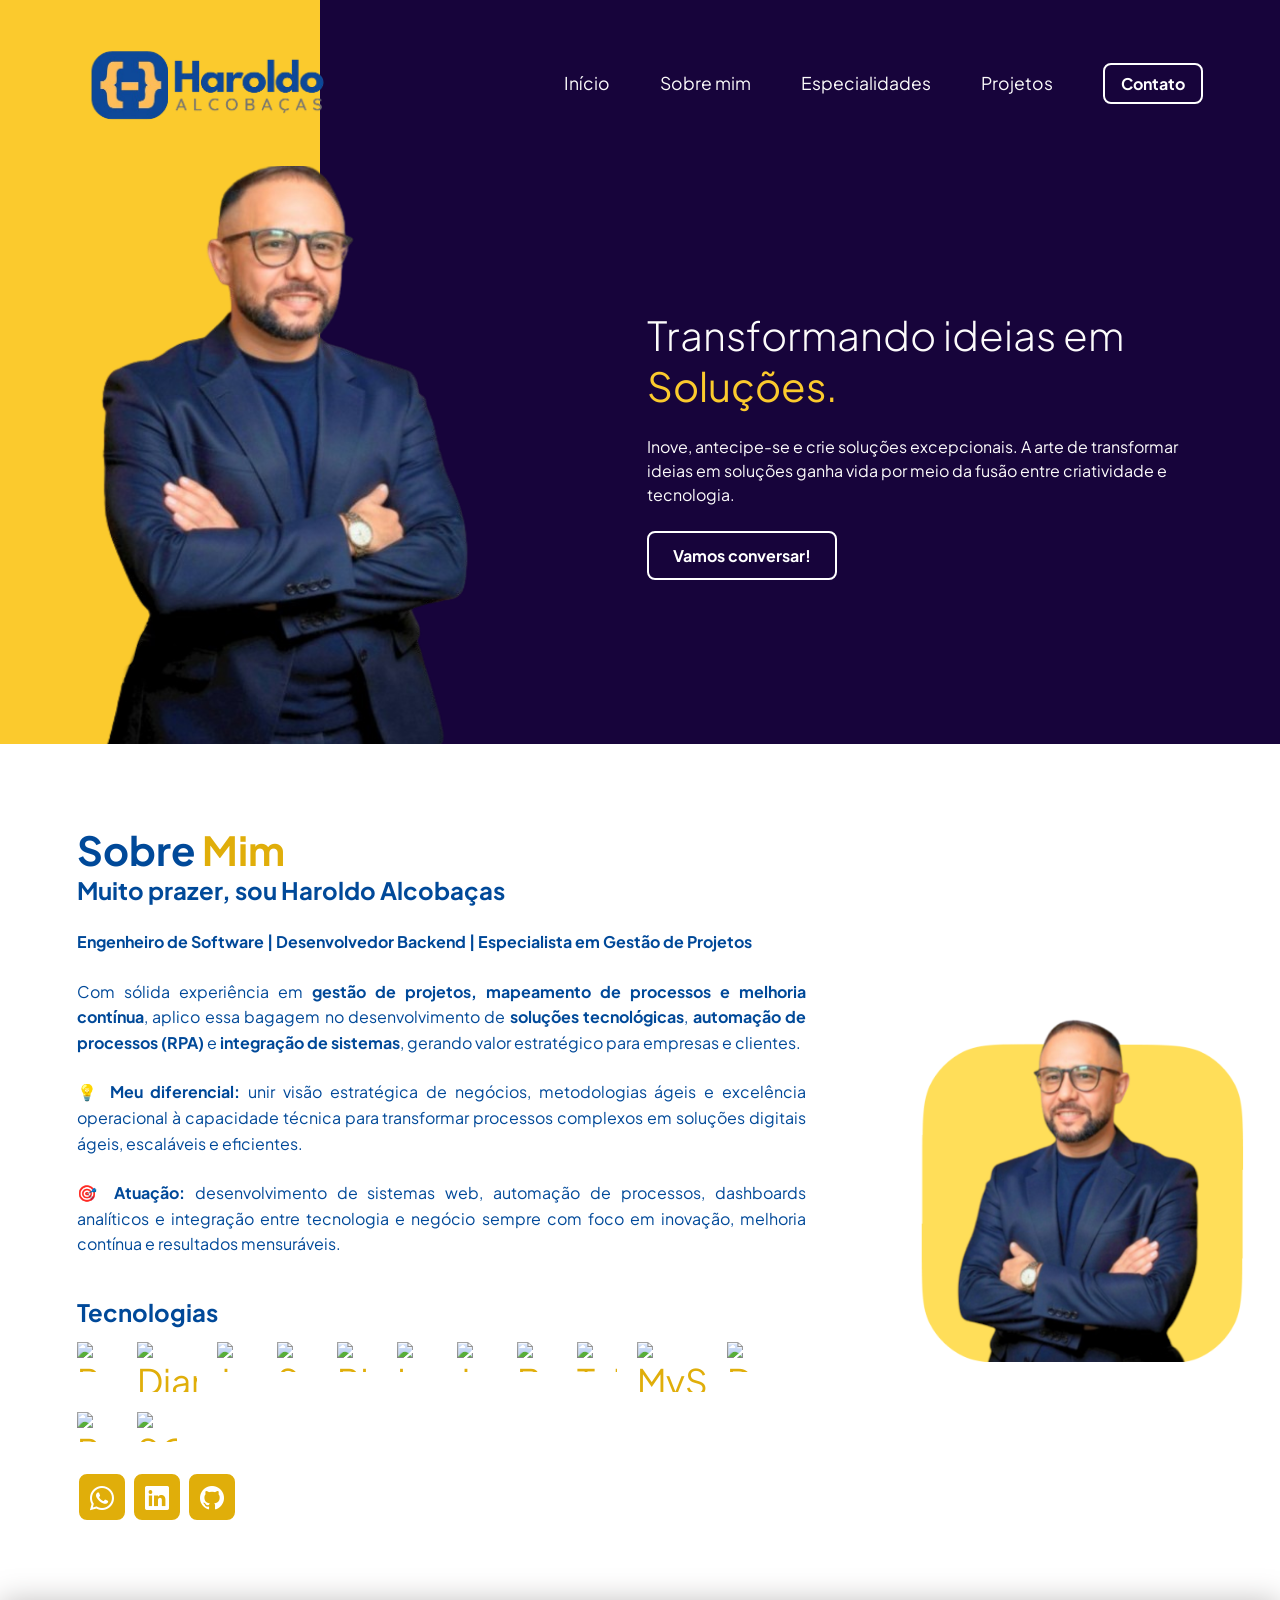
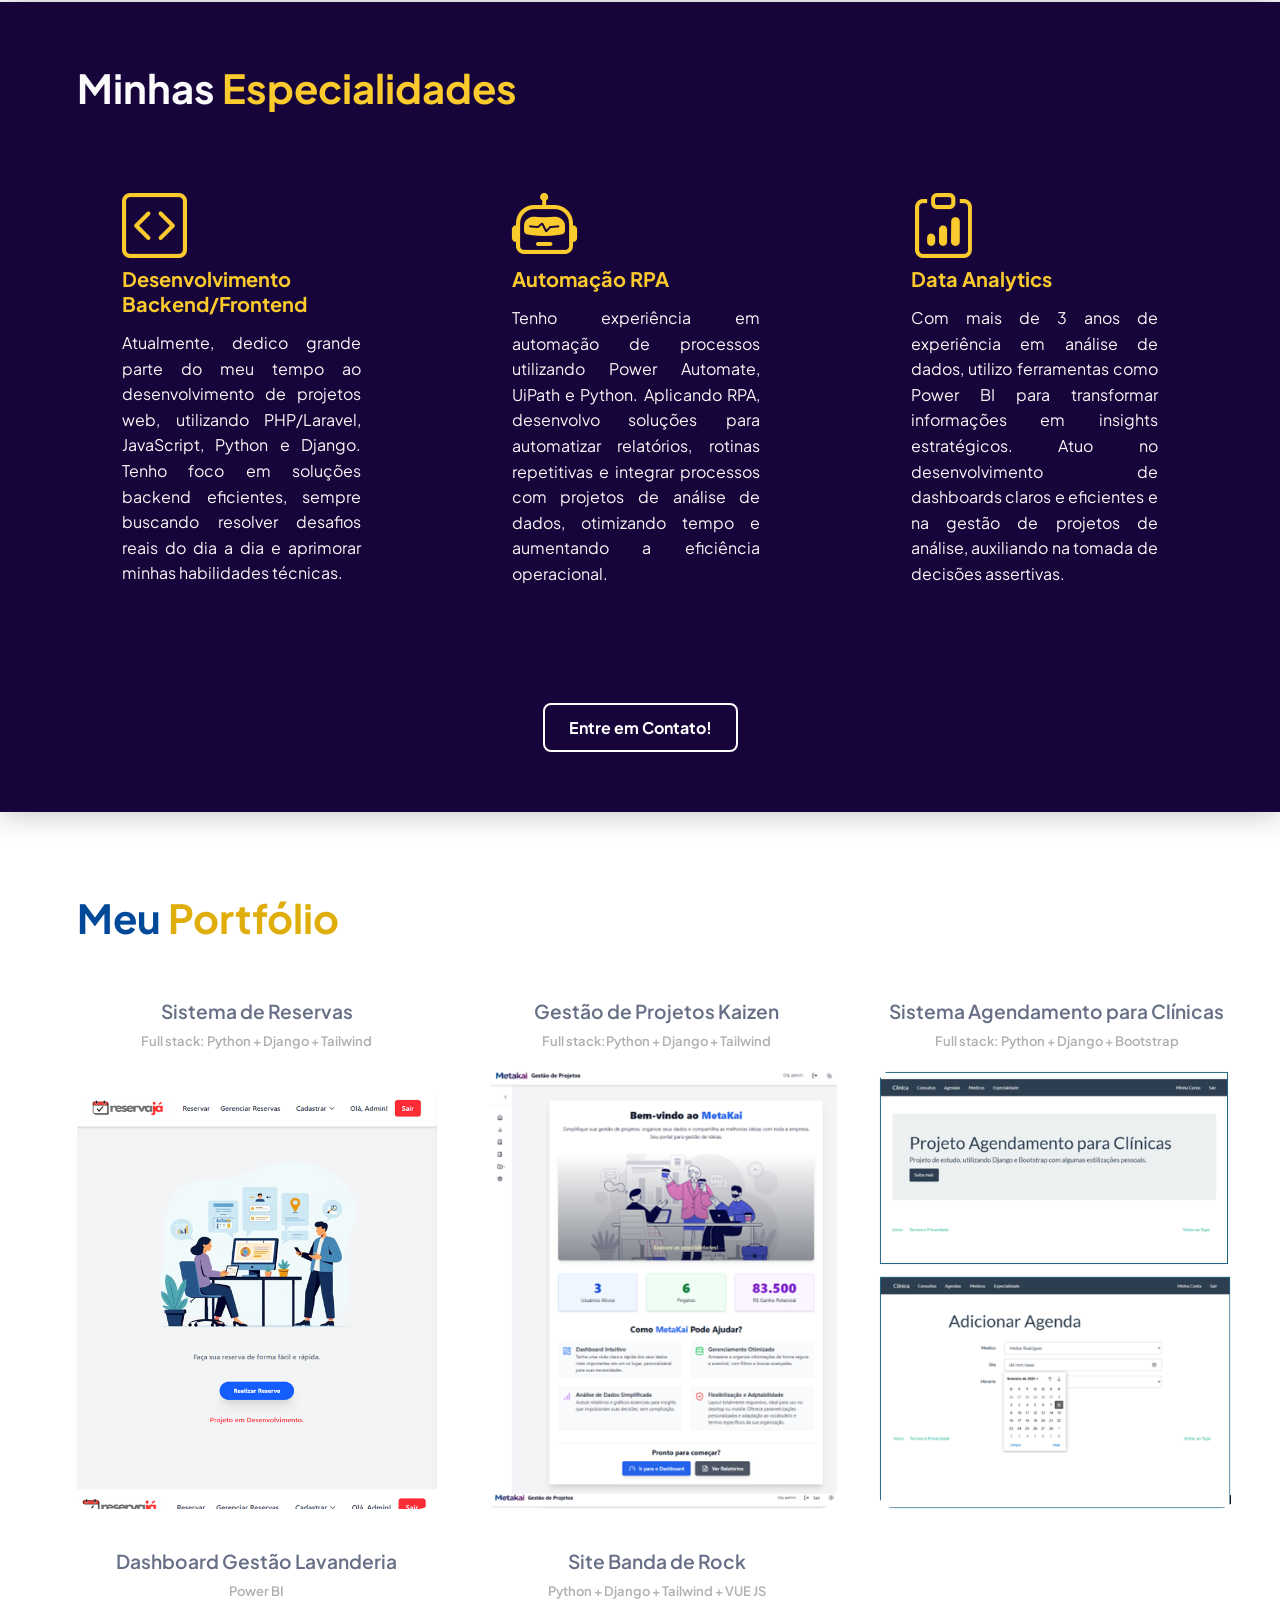
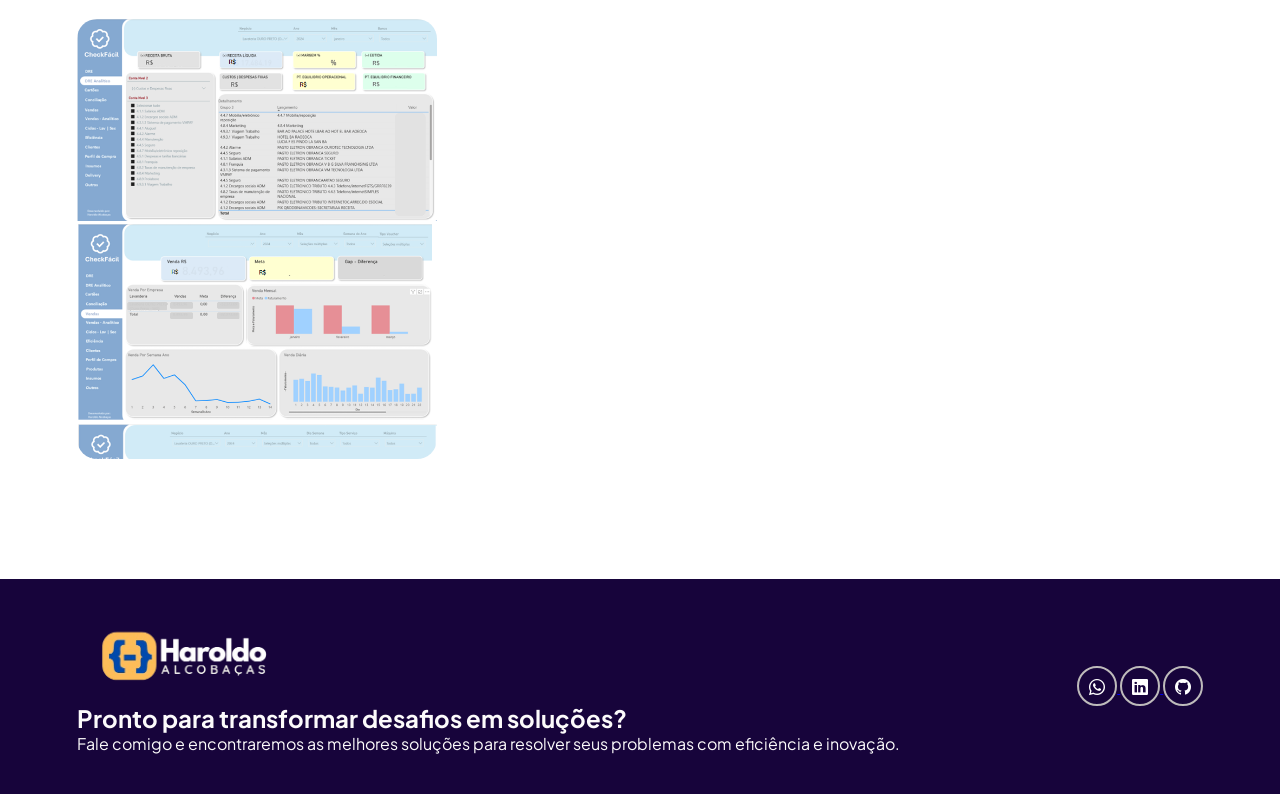
==== index.html @ 4cc8f591 "feat: Separacao do script gallery.js" ====
<!DOCTYPE html>
<html lang="pt-br">
<head>
    <meta charset="UTF-8">
    <meta name="viewport" content="width=device-width, initial-scale=1.0">
    <link rel="stylesheet" href="style.css">
    <link rel="stylesheet" href="responsivo.css">
    
    <link rel="stylesheet" href="https://cdn.jsdelivr.net/npm/bootstrap-icons@1.11.3/font/bootstrap-icons.css">
    <link rel="preconnect" href="https://fonts.googleapis.com">
    <link rel="preconnect" href="https://fonts.gstatic.com" crossorigin>
    <link href="https://fonts.googleapis.com/css2?family=Open+Sans:ital,wght@0,300..800;1,300..800&family=Plus+Jakarta+Sans:ital,wght@0,200..800;1,200..800&display=swap" rel="stylesheet">
    <!-- Swiper CSS -->
    <link rel="stylesheet" href="https://cdn.jsdelivr.net/npm/swiper@11/swiper-bundle.min.css"/>


    <title>Meu Portifólio</title>
</head>
<body>
    <header>
        <div class="interface">

            <section class="logo-cabecalho">
                <img src="images/logo.png" alt="Logo do site">            
            </section>

            <nav class="menu-desktop">
                <ul>
                    <li><a href="#inicio">Início</a></li>
                    <li><a href="#sobre-mim">Sobre mim</a></li>
                    <li><a href="#especialidades">Especialidades</a></li>
                    <li><a href="#portifolio">Projetos</a></li>
                    <li><a href="https://web.whatsapp.com/send?phone=5598987417135" target="_blank"><button>Contato</button></a></li>
                </ul>
            </nav>
            
            <!-- Botão abrir menu mobile -->
            <div class="btn-menu-mobile" id="btn-menu-mobile">
            <i class="bi bi-list"></i>
            </div>

            <nav class="menu-mobile" id="menu-mobile">
                <i class="bi bi-x-circle" id="btn-fechar-menu"></i>
                <ul>
                    <li><a href="#inicio">Início</a></li>
                    <li><a href="#sobre-mim">Sobre mim</a></li>
                    <li><a href="#especialidades">Especialidades</a></li>
                    <li><a href="#portifolio">Projetos</a></li>
                    <li><a href="https://web.whatsapp.com/send?phone=5598987417135" target="_blank">Contato</a></li>
                </ul>
            </nav>

        </div>
    </header>

    <main>
        <section class="hero" id="inicio">
            <div class="interface">

                <div class="img-hero">
                    <img src="images/perfil.png" alt="Foto Haroldo Alcobaças">    
                </div>

                <div class="texto-hero">
                        <h1>Transformando ideias em <span>Soluções.</span></h1>
                        <p>Inove, antecipe-se e crie soluções excepcionais.
                            A arte de transformar ideias em soluções ganha vida por meio da fusão 
                            entre criatividade e tecnologia.
                        </p>
                        <a href="https://web.whatsapp.com/send?phone=5598987417135" target="_blank"><button>Vamos conversar!</button></a>
                </div>

            </div>
        </section>

        <section class="sobre-mim" id="sobre-mim">
            <div class="interface">

                <div class="txt-sobre">
                    <h1 class="titulo2-section">Sobre <span>Mim</span></h1>

                    <h2>Muito prazer, <span>sou Haroldo Alcobaças</span></h2>

                    <p><strong>Engenheiro de Software | Desenvolvedor Backend | Especialista em Gestão de Projetos</strong></p>

                    <p>Com sólida experiência em <strong>gestão de projetos, mapeamento de processos e melhoria contínua</strong>, aplico essa bagagem no desenvolvimento de <strong>soluções tecnológicas</strong>, <strong>automação de processos (RPA)</strong> e <strong>integração de sistemas</strong>, gerando valor estratégico para empresas e clientes.</p>

                    <p>💡 <strong>Meu diferencial:</strong> unir visão estratégica de negócios, metodologias ágeis e excelência operacional à capacidade técnica para transformar processos complexos em soluções digitais ágeis, escaláveis e eficientes.</p>

                    <p>🎯 <strong>Atuação:</strong> desenvolvimento de sistemas web, automação de processos, dashboards analíticos e integração entre tecnologia e negócio sempre com foco em inovação, melhoria contínua e resultados mensuráveis.</p>


                    <div class="tecnologias">
                        <h3><span> Tecnologias</span></h3>
                        <div class="icones-tech">
                            <img align="center" alt="Python" height="30" width="40" src="https://cdn.jsdelivr.net/gh/devicons/devicon/icons/python/python-original.svg">
                            <img align="center" alt="Django" height="50" width="60" src="https://cdn.jsdelivr.net/gh/devicons/devicon/icons/django/django-plain-wordmark.svg">

                            <img align="center" alt="Java" height="30" width="40" src="https://raw.githubusercontent.com/devicons/devicon/master/icons/java/java-original.svg">
                            <img align="center" alt="Spring" height="30" width="40" src="https://raw.githubusercontent.com/devicons/devicon/master/icons/spring/spring-original.svg">
                            <img align="center" alt="PHP" height="30" width="40" src="https://raw.githubusercontent.com/devicons/devicon/master/icons/php/php-original.svg">
                            <img align="center" alt="Laravel" height="30" width="40" src="https://raw.githubusercontent.com/devicons/devicon/master/icons/laravel/laravel-original.svg">
                            
                            <img align="center" alt="JavaScript" height="30" width="40" src="https://raw.githubusercontent.com/devicons/devicon/master/icons/javascript/javascript-plain.svg">
                            <img align="center" alt="Bootstrap" height="30" width="40" src="https://raw.githubusercontent.com/devicons/devicon/master/icons/bootstrap/bootstrap-plain.svg">
                            <img align="center" alt="Tailwind CSS" height="30" width="40" src="https://raw.githubusercontent.com/devicons/devicon/master/icons/tailwindcss/tailwindcss-original.svg">

                            
                            <img align="center" alt="MySQL" height="50" width="70" src="https://cdn.jsdelivr.net/gh/devicons/devicon/icons/mysql/mysql-original-wordmark.svg">
                            
                            <img align="center" alt="Docker" height="30" width="40" src="https://raw.githubusercontent.com/devicons/devicon/master/icons/docker/docker-original.svg">
                            <img align="center" alt="PostgreSQL" height="30" width="40" src="https://raw.githubusercontent.com/devicons/devicon/master/icons/postgresql/postgresql-original.svg">
                            <img align="center" alt="SQL" height="30" width="40" src="https://raw.githubusercontent.com/devicons/devicon/master/icons/mysql/mysql-original.svg">
                        </div>
                    </div>

                    <div class="btn-redes">
                        <a href="https://web.whatsapp.com/send?phone=5598987417135" target="_blank">
                            <button><i class="bi bi-whatsapp"></i></button>
                        </a>
                        <a href="https://www.linkedin.com/in/haroldoalcobacas/" target="_blank">
                            <button><i class="bi bi-linkedin"></i></button>
                        </a>
                        <a href="https://github.com/haroldoalcobacas" target="_blank">
                            <button><i class="bi bi-github"></i></button>
                        </a>
                    </div>
                </div>

                <div class="img-sobre">
                    <img src="images/sobre-mim.png" alt="Foto Haroldo Alcobaças">
                </div>

            </div>
        </section>

        <section class="especialidades" id="especialidades">
            <div class="interface">
                <h1 class="titulo-section">Minhas <span>Especialidades</span></h1>               

                <div class="flex">

                    <div class="especialidades-box">
                        <div class="icon-especialidades" alt="icone">
                            <i class="bi bi-code-square"></i>
                            <h3>Desenvolvimento Backend/Frontend</h3>
                        </div>
                        <p>
                        Atualmente, dedico grande parte do meu tempo ao desenvolvimento de projetos web, utilizando PHP/Laravel, JavaScript, Python e Django. Tenho foco em soluções backend eficientes, sempre buscando resolver desafios reais do dia a dia e aprimorar minhas habilidades técnicas.
                        </p>

                    </div><!--especialidades-box-->

                    <div class="especialidades-box">
                        <div class="icon-especialidades" alt="icone">
                            <i class="bi bi-robot"></i>
                            <h3>Automação RPA</h3>
                        </div>                        

                        <p>
                        Tenho experiência em automação de processos utilizando Power Automate, UiPath e Python. Aplicando RPA, desenvolvo soluções para automatizar relatórios, rotinas repetitivas e integrar processos com projetos de análise de dados, otimizando tempo e aumentando a eficiência operacional.
                        </p>

                    </div><!--especialidades-box-->

                    <div class="especialidades-box">
                        <div class="icon-especialidades" alt="icone">
                            <i class="bi bi-clipboard-data"></i>
                            <h3>Data Analytics</h3>
                        </div>                       

                        <p>
                        Com mais de 3 anos de experiência em análise de dados, utilizo ferramentas como Power BI para transformar informações em insights estratégicos. Atuo no desenvolvimento de dashboards claros e eficientes e na gestão de projetos de análise, auxiliando na tomada de decisões assertivas.
                        </p>
                    </div><!--especialidades-box-->
                    


                </div><!--flex-->

                <div class="btn-contato">
                    <a href="https://web.whatsapp.com/send?phone=5598987417135" target="_blank"><button>Entre em Contato!</button></a>
                </div>
                

            </div>
            
        </section>
            
        <!-- ======= Seção Portfólio ======= -->
        <section class="portifolio" id="portifolio">
            <div class="interface">
                <h1 class="titulo2-section">Meu <span>Portfólio</span></h1>

                <div class="flex">

                    <!-- PROJETO 1 -->
                    <div class="project-card">
                        <div class="project-title">Sistema de Reservas</div>
                        <div class="project-subtitle">Full stack: Python + Django + Tailwind</div>

                        <!-- data-gallery-->
                        <div class="img-port"
                            data-gallery="images/proj1_1.png,images/proj1_2.png,images/proj1_4.png,images/proj1_5.png,images/proj1_6.png,images/proj1_7.png,images/proj1_8.png"
                            style="background-image: url(images/banner1.png);">
                        <div class="overlay">Ver Mais</div>
                        </div>
                    </div>

                    <!-- PROJETO 2 -->
                    <div class="project-card">
                        <div class="project-title">Gestão de Projetos Kaizen</div>
                        <div class="project-subtitle">Full stack:Python + Django + Tailwind</div>

                        <div class="img-port"
                            data-gallery="images/proj2_1.png,images/proj2_3.png,images/proj2_4.png,images/proj2_5.png,images/proj2_8.png,images/proj2_9.png,images/proj2_12.png,images/proj2_14.png"
                            style="background-image: url(images/banner2.png);">
                            <div class="overlay">Ver Mais</div>
                        </div>
                    </div>

                    <!-- PROJETO 3 -->
                    <div class="project-card">
                        <div class="project-title">Sistema Agendamento para Clínicas</div>
                        <div class="project-subtitle">Full stack: Python + Django + Bootstrap</div>

                        <div class="img-port"
                            data-gallery=""
                            style="background-image: url(images/banner3.png);">
                            <div class="overlay">Ver Mais</div>
                        </div>
                    </div>

                    <!-- PROJETO 4 -->
                    <div class="project-card">
                        <div class="project-title">Dashboard Gestão Lavanderia</div>
                        <div class="project-subtitle">Power BI</div>

                        <div class="img-port"
                            data-gallery="images/proj4_1.png,images/proj4_2.png,images/proj4_3.png,images/proj4_4.png"
                            style="background-image: url(images/banner4.png);">
                            <div class="overlay">Ver Mais</div>
                        </div>
                    </div>

                    <!-- PROJETO 5 -->
                    <div class="project-card">
                        <div class="project-title">Site Banda de Rock</div>
                        <div class="project-subtitle">Python + Django + Tailwind + VUE JS</div>

                        <div class="img-port"
                            data-gallery=""
                            style="background-image: url(images/banner5.png);">
                            <div class="overlay">Ver Mais</div>
                        </div>
                    </div>

                </div>   
            </div>
        </section>

        <!-- ======= Modal da Galeria: mantenha antes dos scripts ======= -->
        <div class="modal-gallery" id="modalGallery">
        <div class="modal-content">
            <span class="close-modal" id="closeGallery">&times;</span>

            <div class="swiper gallerySwiper">
            <div class="swiper-wrapper" id="galleryContainer"></div>

            <div class="swiper-button-next"></div>
            <div class="swiper-button-prev"></div>
            <div class="swiper-pagination"></div>
            </div>
        </div>
        </div>


    </main>

    <footer id="contato">
        <div class="interface">

            <div class="logo-footer">
                <img src="images/logo-.png" alt=" logo do site">
                <h2>Pronto para transformar desafios em soluções?</h2>
                <p>Fale comigo e encontraremos as melhores soluções para resolver seus problemas com eficiência e inovação.</p>
            
            </div>
            <div class="btn-redes">
                <a href="https://web.whatsapp.com/send?phone=5598987417135" target="_blank"><button><i class="bi bi-whatsapp"></i></button>
                </a>
                <a href="https://www.linkedin.com/in/haroldoalcobacas/" target="_blank"><button><i class="bi bi-linkedin"></i></button>
                </a>
                <a href="https://github.com/haroldoalcobacas" target="_blank"><button><i class="bi bi-github"></i></button>
                </a>
            </div>


        </div>
    </footer>

    <!-- Swiper -->
    <script src="https://cdn.jsdelivr.net/npm/swiper@11/swiper-bundle.min.js"></script>
    <script src="./menu_mobile.js" defer></script>
    <script src="./gallery.js" defer></script>


</body>
</html>
---- style.css ----
*{
    margin: 0;
    padding: 0;
    box-sizing: border-box;
    font-family: "Plus Jakarta Sans", sans-serif;
}

:root{
    --cor-primary: #fbca2d;
    --cor-primary2:#e0ae0a;

    --cor-secondary: #17043b;
    --cor-secondary2: #2e1b81;
    --cor-terciary: #ffffff;
    --cor-quaternary: #c2ceda;
    --cor-bg-button: #fff596;
    --cor-texto: #fcfbfb;
    --cor-link: #0066CC;
    --cor-link-hover: #004999;
}

html{
    scroll-behavior: smooth;
    scroll-padding-top: 120px; /* AQUI AJUSTADO PARA EVITAR CORTE */
}   

body{
    background-color: var(--cor-terciary);
    color: var(--cor-secondary);
}

h1.titulo-section{
    font-size: 2.5rem;
    font-weight: 700;
    color: var(--cor-texto);  
}
h1.titulo-section span{
    color: var(--cor-primary);
}

h1.titulo2-section{
    font-size: 2.5rem;
    font-weight: 700;
    color: var(--cor-link-hover);  
}

h1.titulo2-section span{
    color: var(--cor-primary2);
}


.interface{
    width: 90%;
    max-width: 1380px;
    padding: 0 1%;
    margin: 0 auto;
}

button{
    background-color: transparent;
    border: 2px solid var(--cor-terciary);
    border-radius: 8px;
    color: var(--cor-terciary);
    cursor: pointer;
    font-size: 1rem;
}

button:hover{
    background-color: var(--cor-texto);
    color: var(--cor-secondary2);
}

:target {
    outline: none;
}

*:focus {
    outline: none !important;
}


/* Cabeçalho */
header{
    background-color: transparent;
    padding: 16px 0;
    position: fixed;
    width: 100%;
    background-image: linear-gradient(to left, var(--cor-secondary) 75%, var(--cor-primary) 25%);
    z-index: 9999999;
}
header> .interface{
    display: flex;
    justify-content: space-between;
    align-items: center;
}
header .logo-cabecalho img{
    margin-top: 10px;
    max-width: 550%;
    height: 120px;
}

header .menu-desktop ul {
    display: flex;
    align-items: center;
    list-style: none;
    gap: 50px;
    white-space: nowrap;
       
}
header .menu-desktop ul li {
    display: inline-block;
}

header .menu-desktop ul a {
    color: var(--cor-texto);
    text-decoration: none;
    font-size: 1.1rem;
    display: inline-block;
    transition: transform 0.5s ease, color 0.3s ease;
}

header .menu-desktop ul a:hover {
    color: var(--cor-primary);
    transform: scale(1.2);
}

header .menu-desktop ul li button{
    padding: 0.5rem 1rem;
    font-weight: bold;
    transition: all 0.5s ease;
}
header .menu-desktop ul li button:hover {
    transform: scale(0.9);
}

/* Menu mobile */

.menu-mobile {
    position: fixed;
    top: 0;
    left: -100%;
    width: 100%;
    height: 100vh;
    background-color: var(--cor-secondary);
    text-align: right;
    padding: 32px 20px;
    pointer-events: none;
    transition: 0.5s;
    z-index: 1000;
}

.menu-mobile ul{
    list-style: none;
    padding: 34px 0;
}

.menu-mobile ul li a{
    color: var(--cor-primary);
    font-size: 1.2rem;
    text-decoration: none;
    padding: 22px;
    display: block;
    transition: .4s;
}
.menu-mobile ul li a:hover{
    background-color: var(--cor-primary);
    color: var(--cor-link-hover);
}

.btn-menu-mobile i{
    margin-top: 10px;
    font-size: 2.2rem;
    color: var(--cor-secondary); 
    cursor: pointer;  
}

.menu-mobile .bi-x-circle {
    font-size: 2.2rem;
    color: var(--cor-primary);
    cursor: pointer;
    margin-right: 20px;
    margin-bottom: 20px;
}

.menu-mobile.abrir-menu{
    left: 0;
    pointer-events: initial;
}

.btn-menu-mobile{
    display: none;
}

/* HERO */
section.hero{
    background-image: linear-gradient(to left, var(--cor-secondary) 75%, var(--cor-primary) 20%);
    padding-top: 144px;
} 

.hero > .interface{
    display: flex;
    align-items: center;
    gap: 150px;
} 

.hero .img-hero img{
    height: 600px;
    width: 420px;
    display: block;
}

.hero .texto-hero h1{
    color: var(--cor-texto);
    font-size: 2.5rem;
    font-weight: 300;
}

.hero .texto-hero h1 span{
    color: var(--cor-primary);
    font-weight: 400;
}

.hero .texto-hero p{
    color: var(--cor-texto);
    font-size: 1rem;
    margin: 24px 0;
    line-height: 1.5;
}

.hero .texto-hero button{
    padding: 12px 24px;
    font-size: 1rem;
    font-weight: bold;
    transition: all 0.3s ease;
}
.hero .texto-hero button:hover {
    transform: scale(1.1);  
}

/* SOBRE */
section.sobre-mim {
    padding: 80px 0;
    height: auto;
    background-image: url("../images/bg.jpg");
    background-size: cover;
    background-position: center;
}

.sobre-mim > .interface{
    display: flex;
    align-items: center;
    justify-content: space-between;
    gap: 75px;
}

.sobre-mim .txt-sobre p{
    color: var(--cor-link-hover);
    text-align: justify;
    line-height: 1.6;
    margin: 24px 0;
}
.sobre-mim .txt-sobre h2{
    color: var(--cor-link-hover);
}

.sobre-mim .btn-redes {
    margin-top: 30px;
    display: flex;
    gap: 5px;
}

.sobre-mim .btn-redes button {
    background-color: var(--cor-primary2);
    color: var(--cor-terciary);
    border-radius: 20%;
    width: 50px;
    height: 50px;
    font-size: 24px;
    cursor: pointer;
    transition: 0.3s;
}
.sobre-mim .btn-redes button:hover {
    transform: scale(1.1);
    color:var(--cor-link-hover);
}

.img-sobre img {
    max-width: 120%;
    height: auto;
}

.tecnologias {
    margin-top: 40px;
}

.tecnologias h3 {
    font-size: 1.5rem;
    color: var(--cor-link-hover);
    margin-bottom: 15px;
}

.icones-tech {
    display: flex;
    flex-wrap: wrap;
    gap: 20px;
    font-size: 2.2rem;
    color: var(--cor-primary2);
}

.icones-tech i {
    transition: transform 0.3s, color 0.3s;
}

.icones-tech i:hover {
    transform: scale(1.2);
    color: var(--cor-link-hover);
}

/* ESPECIALIDADES */
section.especialidades {
    padding:60px 0;
    background-color: var(--cor-secondary);
    box-shadow: 0 0 30px #bebbbb;
}

section.especialidades .flex {
    gap: 60px;
    display: flex;
}

.especialidades .especialidades-box {
    color: #f7f7f6;
    padding: 0px 4% 5%;
    border-radius: 20px;
    margin-top: 70px;
    transition: .5s;
    text-align: justify;
}

.especialidades .especialidades-box:hover {
    transform: scale(1.05);
    box-shadow: 0 0 30px #484a69;
}

.especialidades .especialidades-box i {
    font-size: 65px;
    color: var(--cor-primary);
}

.especialidades .especialidades-box h3 {
    font-size: 20px;
    margin-top: 2px;
    text-align: justify;
    color: var(--cor-primary);
}

.especialidades .especialidades-box p {
    line-height: 1.6;
    margin-top: 14px;
}

.especialidades .btn-contato {
    margin-top: 60px;
    text-align: center;
}
.especialidades .btn-contato button {
    padding: 12px 24px;
    font-size: 1rem;
    font-weight: bold;
    border-radius: 8px;
    cursor: pointer;
    transition: all 0.3s ease;
}
.especialidades .btn-contato button:hover {
    transform: scale(1.1);  
}

/* PORTFÓLIO */
section.portifolio {
    padding: 80px 0;
    height: auto;
    background-image: url("../images/bg.jpg");
    background-size: cover;
    background-position: center;
}

section.portifolio .flex{
    justify-content: space-around;
    margin-top: 56px;
    display: grid;
    grid-template-columns: repeat(3, 1fr);
    gap: 40px;
    justify-items: center;
}

.project-title {
    font-weight: 600;
    margin-bottom: 10px;
    text-align: center;
    font-size: 1.2em;
    color: #676f86;
}

.project-subtitle {
    font-weight: 600;
    margin-bottom: 10px;
    text-align: center;
    font-size: 13px;
    color: #afb0b3;
}

.img-port{
    width: 360px;
    height: 440px;
    background-size: cover;
    background-position: 100% 20%;
    margin-top: 20px;
    border-radius: 20px;
    cursor: pointer;
    position: relative;
}

.img-port:hover {
    background-position: 100% 80%;
    transition: 5s;
}

.img-port:not(:hover) {
    background-position: 100% 0%;
    transition: 22s;
}

.overlay {
    position: absolute;
    top: 0;
    left: 0;
    width: 100%;
    height: 100%;
    background-color: rgba(36, 36, 1, 0.2);
    border-radius: 20px;
    display: flex;
    align-items: center;
    justify-content: center;
    font-size: 24px;
    font-weight: 600;
    color: #fff;
    opacity: 0;
    transition: 2s;
}

.overlay a {
    text-decoration: none;
    color: inherit;
}

.overlay:hover {
    opacity: 1;
}

/* FOOTER */
footer{
    background-color: var(--cor-secondary);
    padding: 40px 0;
    margin-top: 40px;
}

footer .interface {
    display: flex;
    align-items: center;
    justify-content: space-between;
    gap: 40px;
    color: var(--cor-texto); 
}

footer .interface .logo-footer img{
    max-width: 220px;
    height: 80px;
}

footer .btn-redes button {
    width: 40px;
    height: 40px;
    border-radius: 50%;
    border-color: #bebbbb;
    font-size: 16px;
    background: var(--cor-secondary);
    color: var(--cor-terciary);
    cursor: pointer;
    transition: transform 0.3s;
}

footer .btn-redes button:hover {
    transform: scale(1.1);
    background: var(--cor-terciary);
    color: var(--cor-secondary);
}

/* MODAL DE IMAGENS */
.modal-gallery {
    position: fixed;
    top: 0;
    left: 0;
    width: 100%;
    height: 100%;
    background: rgba(0,0,0,0.85);
    display: none;
    justify-content: center;
    align-items: center;
    z-index: 2000;
}

.modal-content {
    width: 90%;
    max-width: 900px;
    position: relative;
}

.close-modal {
    position: absolute;
    right: 20px;
    top: 20px;
    font-size: 28px;
    color: #fff;
    cursor: pointer;
    z-index: 3000;

    background: rgba(68, 66, 66, 0.6);
    width: 45px;
    height: 45px;
    border-radius: 50%;
    display: flex;
    justify-content: center;
    align-items: center;

    transition: 0.2s;
}

.close-modal:hover {
    background: rgba(0, 0, 0, 0.8);
    transform: scale(1.1);
}

.gallerySwiper {
    width: 100%;
    height: 80vh;
    max-height: 600px;
}

.gallerySwiper img {
    width: 100%;
    height: 100%;
    object-fit: contain;
}

/* RESPONSIVIDADE DO MODAL */
@media (max-width: 768px) {

    .modal-content {
        width: 100%;
        max-width: 100%;
        padding: 0 10px;
    }

    .close-modal {
        top: 15px;
        right: 15px;
        width: 40px;
        height: 40px;
        font-size: 24px;
    }

    .gallerySwiper {
        height: 75vh;
    }
}
---- responsivo.css ----
@media (max-width: 1020px) {

    header{
        background-color: var(--cor-texto);
        background-image: linear-gradient(var(--cor-primary));
    }

    header .logo-cabecalho img{
    margin-top: 10px;
    max-width: 210px;
    height: 75px;
}
    header .menu-desktop {
        display: none;
    }

    .btn-menu-mobile{
        display: block;
    }

    h1.titulo-section{
        font-size: 2rem;
    } 

    /* Estilo da hero */
    section.hero{
        background-image: linear-gradient(to top, var(--cor-secondary) 90%, var(--cor-primary) 10%);
        padding-top: 170px;
        
    } 

    .hero > .interface{
        text-align: center;
        gap: 50px;
        flex-direction: column-reverse;
    } 

    .hero .img-hero img{
        height: 400px;
        width: 280px;
        display: block;
    }

    .hero .texto-hero h1{
        color: var(--cor-texto);
        font-size: 2.5rem;
        font-weight: 300;
        display: block;
    }

    .hero .texto-hero h1 span{
        color: var(--cor-primary);
        font-weight: 400;
    }

    .hero .texto-hero p{
        color: var(--cor-texto);
        font-size: 1rem;
        margin: 28px 0;
        line-height: 1.8;
    }

    .hero .texto-hero button{
        margin-top: 22px;
        padding: 14px 24px;
        font-size: 1rem;
        font-weight: bold;
        transition: all 0.3s ease;
    }   

    /* Estilo da seção "Sobre mim" */

    section.sobre-mim{
        padding: 30px 0;
        height: auto;
        min-height: auto;
    }

    .sobre-mim > .interface{
        flex-direction: column;
        gap: 60px;
    }

    .sobre-mim .img-sobre img{
        width: 350px;
    }   
    .sobre-mim .txt-sobre p{
        color: var(--cor-secondary);
        text-align: justify;
        line-height: 1.6;
    }

    /* -------- Estilo Especialidades ------- */


    section.especialidades .flex {
        gap: 60px;
        display: block;
        text-align: center;
        
        
    }

    /* -------Estilo Portifolio -----------*/

    section.portifolio {
        padding:30px 0;
        background-color:#e0e0e0;
        height: auto;
        min-height: auto;
        display: flex;
        flex-direction: column;
        align-items: center;
    }

    section.portifolio .flex{
        display: flex;
        justify-content: center;
        align-items: center;
        flex-wrap: wrap;
        gap: 30px;
        
    }

    .project-title {
        font-weight: 600;
        margin-bottom: 10px;
        text-align: center;
        font-size: 1.2em;
        color: #676f86;
        position: relative;
        cursor: default;
        transition: color 0.3s;
    }   

    /* Estilo do Footer */
    footer .interface {
        display: flex;
        flex-direction: column;
        align-items: center;
        justify-content: center;

    }

    footer .interface .btn-redes {
        display: flex;
        justify-content: center;
        align-items: center;
        gap: 20px; 
        margin-top: 10px;
    }

    footer .interface .btn-redes a {
        display: inline-flex;
        align-items: center;
        justify-content: center;
    }
        footer .interface .btn-redes button {
        margin: 0;
        padding: 8px;
    }
    
    footer .interface .logo-footer{
        display: flex;
        justify-content: center; 
        align-items: center;
        flex-direction: column;

    }
    footer .interface .logo-footer img{
        max-width: 55%;
        height: auto;

    }
}
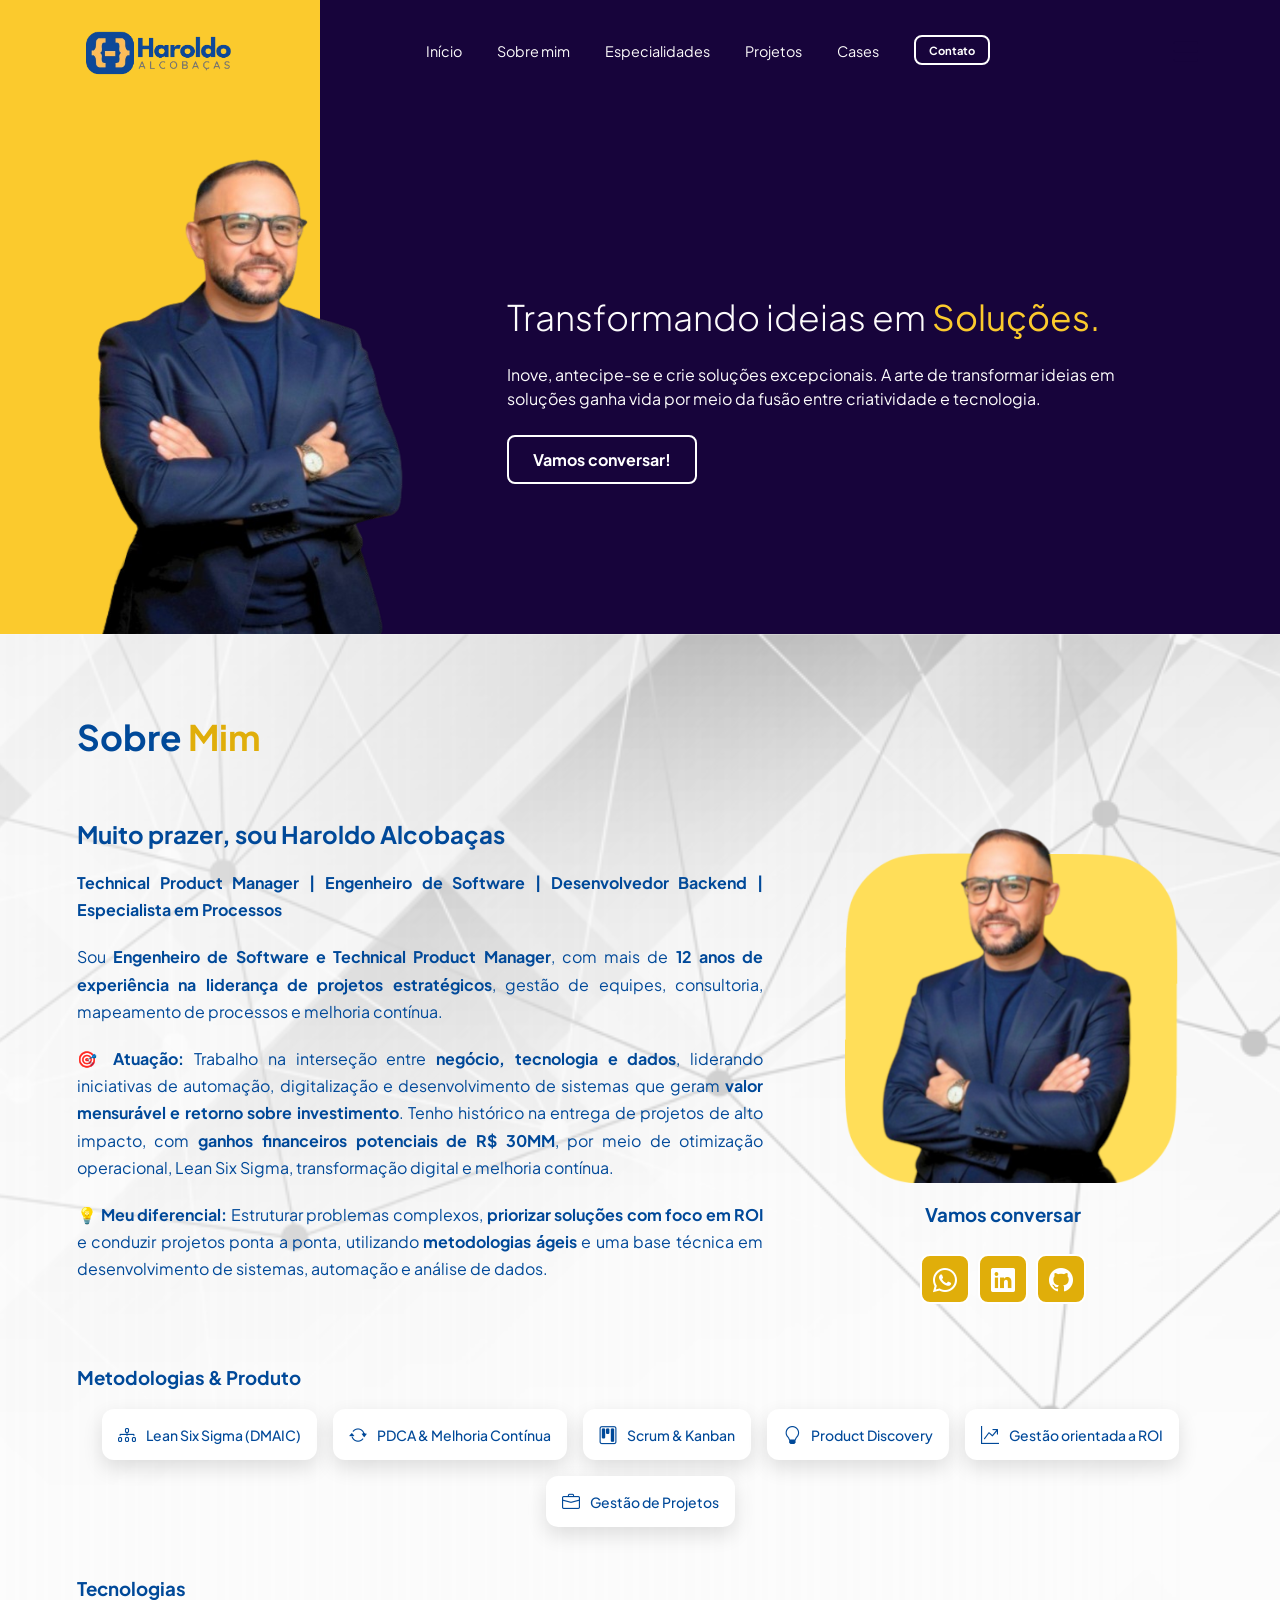
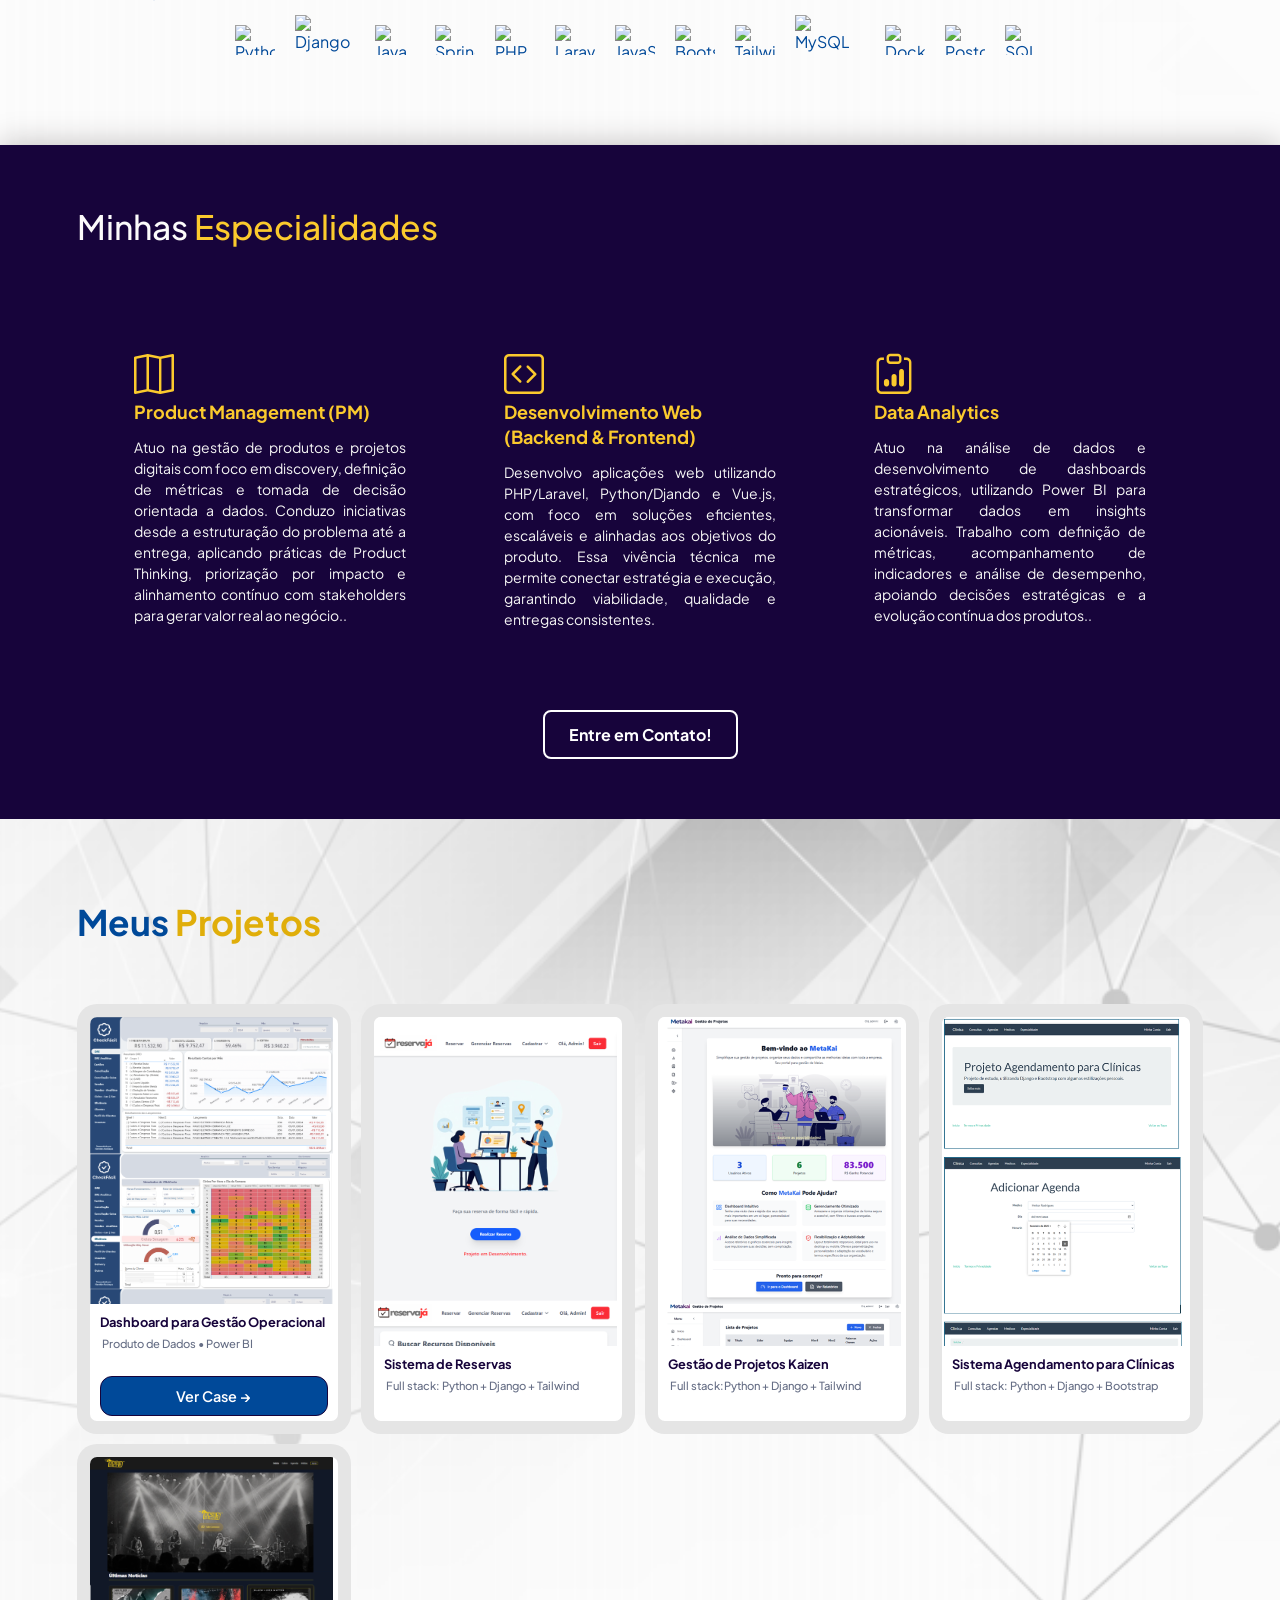
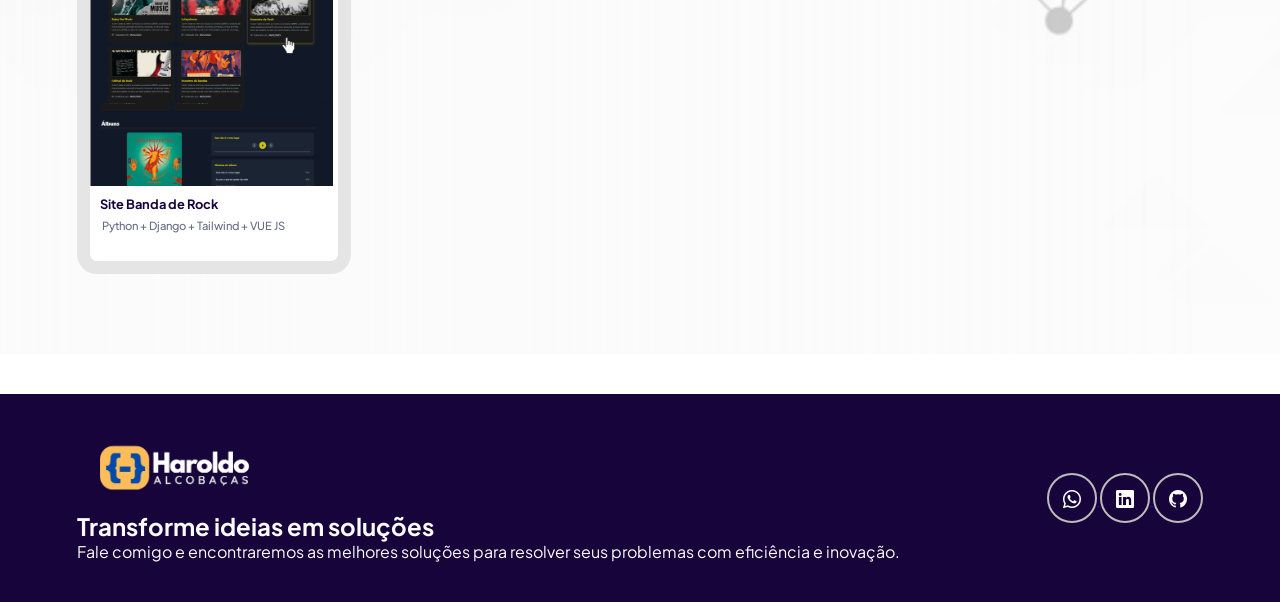
==== commit 1d856270: "feat:adicao de cases" ====
--- a/index.html
+++ b/index.html
@@ -3,13 +3,14 @@
 <head>
     <meta charset="UTF-8">
     <meta name="viewport" content="width=device-width, initial-scale=1.0">
-    <link rel="stylesheet" href="style.css">
-    <link rel="stylesheet" href="responsivo.css">
+    <link rel="stylesheet" href="css/style.css">
+    <link rel="stylesheet" href="css/responsivo.css">
     
     <link rel="stylesheet" href="https://cdn.jsdelivr.net/npm/bootstrap-icons@1.11.3/font/bootstrap-icons.css">
     <link rel="preconnect" href="https://fonts.googleapis.com">
     <link rel="preconnect" href="https://fonts.gstatic.com" crossorigin>
     <link href="https://fonts.googleapis.com/css2?family=Open+Sans:ital,wght@0,300..800;1,300..800&family=Plus+Jakarta+Sans:ital,wght@0,200..800;1,200..800&display=swap" rel="stylesheet">
+    
     <!-- Swiper CSS -->
     <link rel="stylesheet" href="https://cdn.jsdelivr.net/npm/swiper@11/swiper-bundle.min.css"/>
 
@@ -17,41 +18,8 @@
     <title>Meu Portifólio</title>
 </head>
 <body>
-    <header>
-        <div class="interface">
-
-            <section class="logo-cabecalho">
-                <img src="images/logo.png" alt="Logo do site">            
-            </section>
-
-            <nav class="menu-desktop">
-                <ul>
-                    <li><a href="#inicio">Início</a></li>
-                    <li><a href="#sobre-mim">Sobre mim</a></li>
-                    <li><a href="#especialidades">Especialidades</a></li>
-                    <li><a href="#portifolio">Projetos</a></li>
-                    <li><a href="https://web.whatsapp.com/send?phone=5598987417135" target="_blank"><button>Contato</button></a></li>
-                </ul>
-            </nav>
-            
-            <!-- Botão abrir menu mobile -->
-            <div class="btn-menu-mobile" id="btn-menu-mobile">
-            <i class="bi bi-list"></i>
-            </div>
-
-            <nav class="menu-mobile" id="menu-mobile">
-                <i class="bi bi-x-circle" id="btn-fechar-menu"></i>
-                <ul>
-                    <li><a href="#inicio">Início</a></li>
-                    <li><a href="#sobre-mim">Sobre mim</a></li>
-                    <li><a href="#especialidades">Especialidades</a></li>
-                    <li><a href="#portifolio">Projetos</a></li>
-                    <li><a href="https://web.whatsapp.com/send?phone=5598987417135" target="_blank">Contato</a></li>
-                </ul>
-            </nav>
-
-        </div>
-    </header>
+    <div id="site-header"></div>
+    <script src="js/include.js"></script>
 
     <main>
         <section class="hero" id="inicio">
@@ -75,20 +43,105 @@
 
         <section class="sobre-mim" id="sobre-mim">
             <div class="interface">
-
-                <div class="txt-sobre">
-                    <h1 class="titulo2-section">Sobre <span>Mim</span></h1>
-
-                    <h2>Muito prazer, <span>sou Haroldo Alcobaças</span></h2>
-
-                    <p><strong>Engenheiro de Software | Desenvolvedor Backend | Especialista em Gestão de Projetos</strong></p>
-
-                    <p>Com sólida experiência em <strong>gestão de projetos, mapeamento de processos e melhoria contínua</strong>, aplico essa bagagem no desenvolvimento de <strong>soluções tecnológicas</strong>, <strong>automação de processos (RPA)</strong> e <strong>integração de sistemas</strong>, gerando valor estratégico para empresas e clientes.</p>
-
-                    <p>💡 <strong>Meu diferencial:</strong> unir visão estratégica de negócios, metodologias ágeis e excelência operacional à capacidade técnica para transformar processos complexos em soluções digitais ágeis, escaláveis e eficientes.</p>
-
-                    <p>🎯 <strong>Atuação:</strong> desenvolvimento de sistemas web, automação de processos, dashboards analíticos e integração entre tecnologia e negócio sempre com foco em inovação, melhoria contínua e resultados mensuráveis.</p>
-
+                <h1 class="titulo2-section">Sobre <span>Mim</span></h1>
+                <!-- BLOCO 1: TEXTO + IMAGEM -->
+                <div class="sobre-topo">
+
+                    <!-- TEXTO -->
+                    <div class="txt-sobre">
+                        
+                        
+                        <h2>Muito prazer, <span>sou Haroldo Alcobaças</span></h2>
+
+                        <p><strong>Technical Product Manager | Engenheiro de Software | Desenvolvedor Backend | Especialista em Processos</strong></p>
+
+                        <p>
+                            Sou <strong>Engenheiro de Software e Technical Product Manager</strong>, com mais de 
+                            <strong>12 anos de experiência na liderança de projetos estratégicos</strong>, gestão de equipes,
+                            consultoria, mapeamento de processos e melhoria contínua.
+                        </p>
+
+                        <p>
+                            🎯 <strong>Atuação:</strong> Trabalho na interseção entre 
+                            <strong>negócio, tecnologia e dados</strong>, liderando iniciativas de automação,
+                            digitalização e desenvolvimento de sistemas que geram 
+                            <strong>valor mensurável e retorno sobre investimento</strong>. 
+                            Tenho histórico na entrega de projetos de alto impacto, com 
+                            <strong>ganhos financeiros potenciais de R$ 30MM</strong>, por meio de otimização operacional,
+                            Lean Six Sigma, transformação digital e melhoria contínua.
+                        </p>
+
+                        <p>
+                            💡 <strong>Meu diferencial:</strong> Estruturar problemas complexos,
+                            <strong>priorizar soluções com foco em ROI</strong> e conduzir projetos ponta a ponta,
+                            utilizando <strong>metodologias ágeis</strong> e uma base técnica em desenvolvimento de sistemas,
+                            automação e análise de dados.
+                        </p>
+                    </div>
+
+                    <!-- IMAGEM + AÇÕES -->
+                    <div class="sobre-meio">
+
+                        <div class="img-sobre">
+                            <img src="images/sobre-mim.png" alt="Foto Haroldo Alcobaças">
+                        </div>
+
+                        <div class="sobre-acoes">
+                            <h3>Vamos conversar</h3>
+                            <div class="btn-redes">
+                                <a href="https://web.whatsapp.com/send?phone=5598987417135" target="_blank">
+                                    <button><i class="bi bi-whatsapp"></i></button>
+                                </a>
+                                <a href="https://www.linkedin.com/in/haroldoalcobacas/" target="_blank">
+                                    <button><i class="bi bi-linkedin"></i></button>
+                                </a>
+                                <a href="https://github.com/haroldoalcobacas" target="_blank">
+                                    <button><i class="bi bi-github"></i></button>
+                                </a>
+                            </div>
+                        </div>
+
+                    </div>
+                </div>
+
+                <!-- BLOCO 2: BASE FULL WIDTH -->
+                <div class="sobre-base">
+
+                    <div class="metodologias">
+                        <h3><span>Metodologias & Produto</span></h3>
+
+                        <div class="metodos-cards">
+                            <div class="metodo-card">
+                                <i class="bi bi-diagram-3"></i>
+                                <span>Lean Six Sigma (DMAIC)</span>
+                            </div>
+
+                            <div class="metodo-card">
+                                <i class="bi bi-arrow-repeat"></i>
+                                <span>PDCA & Melhoria Contínua</span>
+                            </div>
+
+                            <div class="metodo-card">
+                                <i class="bi bi-kanban"></i>
+                                <span>Scrum & Kanban</span>
+                            </div>
+
+                            <div class="metodo-card">
+                                <i class="bi bi-lightbulb"></i>
+                                <span>Product Discovery</span>
+                            </div>
+
+                            <div class="metodo-card">
+                                <i class="bi bi-graph-up-arrow"></i>
+                                <span>Gestão orientada a ROI</span>
+                            </div>
+
+                            <div class="metodo-card">
+                                <i class="bi bi-briefcase"></i>
+                                <span>Gestão de Projetos</span>
+                            </div>
+                        </div>
+                    </div>
 
                     <div class="tecnologias">
                         <h3><span> Tecnologias</span></h3>
@@ -113,22 +166,6 @@
                             <img align="center" alt="SQL" height="30" width="40" src="https://raw.githubusercontent.com/devicons/devicon/master/icons/mysql/mysql-original.svg">
                         </div>
                     </div>
-
-                    <div class="btn-redes">
-                        <a href="https://web.whatsapp.com/send?phone=5598987417135" target="_blank">
-                            <button><i class="bi bi-whatsapp"></i></button>
-                        </a>
-                        <a href="https://www.linkedin.com/in/haroldoalcobacas/" target="_blank">
-                            <button><i class="bi bi-linkedin"></i></button>
-                        </a>
-                        <a href="https://github.com/haroldoalcobacas" target="_blank">
-                            <button><i class="bi bi-github"></i></button>
-                        </a>
-                    </div>
-                </div>
-
-                <div class="img-sobre">
-                    <img src="images/sobre-mim.png" alt="Foto Haroldo Alcobaças">
                 </div>
 
             </div>
@@ -141,26 +178,25 @@
                 <div class="flex">
 
                     <div class="especialidades-box">
+                        <div class="icon-especialidades" alt="icone"> 
+                            <i class="bi bi-map"></i>
+                            <h3>Product Management (PM)</h3>
+                        </div>
+                        <p>
+                        Atuo na gestão de produtos e projetos digitais com foco em discovery, definição de métricas e tomada de decisão orientada a dados. Conduzo iniciativas desde a estruturação do problema até a entrega, aplicando práticas de Product Thinking, priorização por impacto e alinhamento contínuo com stakeholders para gerar valor real ao negócio..
+                        </p>
+
+                    </div><!--especialidades-box-->
+
+                    <div class="especialidades-box">
                         <div class="icon-especialidades" alt="icone">
                             <i class="bi bi-code-square"></i>
-                            <h3>Desenvolvimento Backend/Frontend</h3>
-                        </div>
-                        <p>
-                        Atualmente, dedico grande parte do meu tempo ao desenvolvimento de projetos web, utilizando PHP/Laravel, JavaScript, Python e Django. Tenho foco em soluções backend eficientes, sempre buscando resolver desafios reais do dia a dia e aprimorar minhas habilidades técnicas.
-                        </p>
-
-                    </div><!--especialidades-box-->
-
-                    <div class="especialidades-box">
-                        <div class="icon-especialidades" alt="icone">
-                            <i class="bi bi-robot"></i>
-                            <h3>Automação RPA</h3>
-                        </div>                        
-
-                        <p>
-                        Tenho experiência em automação de processos utilizando Power Automate, UiPath e Python. Aplicando RPA, desenvolvo soluções para automatizar relatórios, rotinas repetitivas e integrar processos com projetos de análise de dados, otimizando tempo e aumentando a eficiência operacional.
-                        </p>
-
+                            <h3>Desenvolvimento Web</h3>
+                            <h3>(Backend & Frontend)</h3>
+                        </div>
+                        <p>
+                        Desenvolvo aplicações web utilizando PHP/Laravel, Python/Djando e Vue.js, com foco em soluções eficientes, escaláveis e alinhadas aos objetivos do produto. Essa vivência técnica me permite conectar estratégia e execução, garantindo viabilidade, qualidade e entregas consistentes.
+                        </p>
                     </div><!--especialidades-box-->
 
                     <div class="especialidades-box">
@@ -170,7 +206,7 @@
                         </div>                       
 
                         <p>
-                        Com mais de 3 anos de experiência em análise de dados, utilizo ferramentas como Power BI para transformar informações em insights estratégicos. Atuo no desenvolvimento de dashboards claros e eficientes e na gestão de projetos de análise, auxiliando na tomada de decisões assertivas.
+                        Atuo na análise de dados e desenvolvimento de dashboards estratégicos, utilizando Power BI para transformar dados em insights acionáveis. Trabalho com definição de métricas, acompanhamento de indicadores e análise de desempenho, apoiando decisões estratégicas e a evolução contínua dos produtos..
                         </p>
                     </div><!--especialidades-box-->
                     
@@ -190,68 +226,94 @@
         <!-- ======= Seção Portfólio ======= -->
         <section class="portifolio" id="portifolio">
             <div class="interface">
-                <h1 class="titulo2-section">Meu <span>Portfólio</span></h1>
+                <h1 class="titulo2-section">Meus <span>Projetos</span></h1>
 
                 <div class="flex">
 
                     <!-- PROJETO 1 -->
                     <div class="project-card">
-                        <div class="project-title">Sistema de Reservas</div>
-                        <div class="project-subtitle">Full stack: Python + Django + Tailwind</div>
-
-                        <!-- data-gallery-->
-                        <div class="img-port"
-                            data-gallery="images/proj1_1.png,images/proj1_2.png,images/proj1_4.png,images/proj1_5.png,images/proj1_6.png,images/proj1_7.png,images/proj1_8.png"
+
+                        <div class="img-port"
+                            data-gallery="images/proj4_1.png,images/proj4_3.png,images/proj4_4.png"
+                            style="background-image: url(images/banner4.png);">
+                            <div class="overlay">Ver Imagens</div>
+                        </div>
+                        <div class="project-info">
+
+                            <div class="project-title">Dashboard para Gestão Operacional </div>
+                            <div class="project-subtitle">Produto de Dados • Power BI</div>
+
+                            <a href="cases/lavanderia.html" class="btn-case">
+                                Ver Case →
+                            </a>                        
+
+                        </div>
+
+                    </div>
+
+                    <!-- PROJETO 2 -->
+                    <div class="project-card">
+                        <div class="img-port"
+                            data-gallery="images/proj1_1.png,images/proj1_2.png,images/proj1_4.png,images/proj1_5.png,images/proj1_6.png,images/proj1_7.png"
                             style="background-image: url(images/banner1.png);">
-                        <div class="overlay">Ver Mais</div>
-                        </div>
-                    </div>
-
-                    <!-- PROJETO 2 -->
-                    <div class="project-card">
-                        <div class="project-title">Gestão de Projetos Kaizen</div>
-                        <div class="project-subtitle">Full stack:Python + Django + Tailwind</div>
-
+                            <div class="overlay">Ver Imagens</div>
+                        </div>
+                        
+                        <div class="project-info">
+                            <div class="project-title">Sistema de Reservas</div>
+                            <div class="project-subtitle">Full stack: Python + Django + Tailwind</div>
+
+                        </div>
+                    </div>
+
+                    <!-- PROJETO 3 -->
+                    <div class="project-card">
                         <div class="img-port"
                             data-gallery="images/proj2_1.png,images/proj2_3.png,images/proj2_4.png,images/proj2_5.png,images/proj2_8.png,images/proj2_9.png,images/proj2_12.png,images/proj2_14.png"
                             style="background-image: url(images/banner2.png);">
-                            <div class="overlay">Ver Mais</div>
-                        </div>
-                    </div>
-
-                    <!-- PROJETO 3 -->
-                    <div class="project-card">
-                        <div class="project-title">Sistema Agendamento para Clínicas</div>
-                        <div class="project-subtitle">Full stack: Python + Django + Bootstrap</div>
+                            <div class="overlay">Ver Imagens</div>
+                        </div>
+
+                        <div class="project-info">
+
+                            <div class="project-title">Gestão de Projetos Kaizen</div>
+                            <div class="project-subtitle">Full stack:Python + Django + Tailwind</div>
+
+                        </div>
+                    </div>
+
+                    <!-- PROJETO 4 -->                    
+                    <div class="project-card">
 
                         <div class="img-port"
                             data-gallery=""
                             style="background-image: url(images/banner3.png);">
-                            <div class="overlay">Ver Mais</div>
-                        </div>
-                    </div>
-
-                    <!-- PROJETO 4 -->
-                    <div class="project-card">
-                        <div class="project-title">Dashboard Gestão Lavanderia</div>
-                        <div class="project-subtitle">Power BI</div>
-
-                        <div class="img-port"
-                            data-gallery="images/proj4_1.png,images/proj4_2.png,images/proj4_3.png,images/proj4_4.png"
-                            style="background-image: url(images/banner4.png);">
-                            <div class="overlay">Ver Mais</div>
-                        </div>
-                    </div>
+                            <div class="overlay">Ver Imagens</div>
+                        </div>
+
+                        <div class="project-info">
+
+                            <div class="project-title">Sistema Agendamento para Clínicas</div>
+                            <div class="project-subtitle">Full stack: Python + Django + Bootstrap</div>
+
+                        </div>
+                    </div>
+
 
                     <!-- PROJETO 5 -->
                     <div class="project-card">
-                        <div class="project-title">Site Banda de Rock</div>
-                        <div class="project-subtitle">Python + Django + Tailwind + VUE JS</div>
 
                         <div class="img-port"
                             data-gallery=""
                             style="background-image: url(images/banner5.png);">
-                            <div class="overlay">Ver Mais</div>
+                            <div class="overlay">Ver Imagens</div>
+                        </div>
+
+                        <div class="project-info">
+                            <div class="project-title">Site Banda de Rock</div>
+                            <div class="project-subtitle">Python + Django + Tailwind + VUE JS</div>
+
+
                         </div>
                     </div>
 
@@ -277,32 +339,20 @@
 
     </main>
 
-    <footer id="contato">
-        <div class="interface">
-
-            <div class="logo-footer">
-                <img src="images/logo-.png" alt=" logo do site">
-                <h2>Pronto para transformar desafios em soluções?</h2>
-                <p>Fale comigo e encontraremos as melhores soluções para resolver seus problemas com eficiência e inovação.</p>
-            
-            </div>
-            <div class="btn-redes">
-                <a href="https://web.whatsapp.com/send?phone=5598987417135" target="_blank"><button><i class="bi bi-whatsapp"></i></button>
-                </a>
-                <a href="https://www.linkedin.com/in/haroldoalcobacas/" target="_blank"><button><i class="bi bi-linkedin"></i></button>
-                </a>
-                <a href="https://github.com/haroldoalcobacas" target="_blank"><button><i class="bi bi-github"></i></button>
-                </a>
-            </div>
-
-
-        </div>
-    </footer>
+<div id="footer"></div>
+<script src="js/include.js"></script>
+<script>
+  fetch('componentes/footer.html')
+    .then(response => response.text())
+    .then(data => {
+      document.getElementById('footer').innerHTML = data;
+    });
+</script>
 
     <!-- Swiper -->
     <script src="https://cdn.jsdelivr.net/npm/swiper@11/swiper-bundle.min.js"></script>
-    <script src="./menu_mobile.js" defer></script>
-    <script src="./gallery.js" defer></script>
+    <script src="./js/menu_mobile.js" defer></script>
+    <script src="./js/gallery.js" defer></script>
 
 
 </body>
--- a/css/style.css
+++ b/css/style.css
@@ -0,0 +1,873 @@
+*{
+    margin: 0;
+    padding: 0;
+    box-sizing: border-box;
+    font-family: "Plus Jakarta Sans", sans-serif;
+}
+
+:root{
+    --cor-primary: #fbca2d;
+    --cor-primary2:#e0ae0a;
+
+    --cor-secondary: #17043b;
+    --cor-secondary2: #2e1b81;
+    --cor-terciary: #ffffff;
+    --cor-quaternary: #c2ceda;
+    --cor-bg-button: #fff596;
+    --cor-texto: #fcfbfb;
+    --cor-link: #0066CC;
+    --cor-link-hover: #004999;
+}
+
+html{
+    scroll-behavior: smooth;
+    scroll-padding-top: 100px;
+}   
+
+body{
+    background-color: var(--cor-terciary);
+    color: var(--cor-secondary);
+}
+
+h1.titulo-section{
+    font-size: 2.1rem;
+    font-weight: 500;
+    color: var(--cor-texto);  
+}
+h1.titulo-section span{
+    color: var(--cor-primary);
+}
+
+h1.titulo2-section{
+    font-size: 2.2rem;
+    font-weight: 700;
+    color: var(--cor-link-hover);  
+}
+
+h1.titulo2-section span{
+    color: var(--cor-primary2);
+}
+
+
+.interface{
+    width: 90%;
+    max-width: 1380px;
+    padding: 0 1%;
+    margin: 0 auto;
+}
+
+button{
+    background-color: transparent;
+    border: 2px solid var(--cor-terciary);
+    border-radius: 8px;
+    color: var(--cor-terciary);
+    cursor: pointer;
+    font-size: 0.7rem
+}
+
+button:hover{
+    background-color: var(--cor-texto);
+    color: var(--cor-secondary2);
+}
+
+:target {
+    outline: none;
+}
+
+*:focus {
+    outline: none !important;
+}
+
+
+/* Cabeçalho */
+/* HEADER GLOBAL */
+#site-header header {
+    position: fixed;
+    top: 0;
+    width: 100%;
+    height: 100px;
+    display: flex;
+    align-items: center;
+    background-image: linear-gradient(
+        to left,
+        var(--cor-secondary) 75%,
+        var(--cor-primary) 25%
+    );
+    z-index: 1200;
+}
+
+
+header> .interface{
+    display: flex;
+    justify-content: space-between;
+    align-items: center;
+}
+header .logo-cabecalho img{
+    margin-top: 10px;
+    max-width: 500%;
+    height: 75px;
+}
+
+header .menu-desktop ul {
+    display: flex;
+    align-items: center;
+    list-style: none;
+    gap: 35px;
+    white-space: nowrap;
+       
+}
+header .menu-desktop ul li {
+    display: inline-block;
+}
+
+header .menu-desktop ul a {
+    color: var(--cor-texto);
+    text-decoration: none;
+    font-size: 0.9rem;
+    display: inline-block;
+    transition: transform 0.5s ease, color 0.3s ease;
+}
+
+header .menu-desktop ul a:hover {
+    color: var(--cor-primary);
+    transform: scale(1.2);
+}
+
+header .menu-desktop ul li button{
+    padding: 0.4rem 0.8rem;
+    font-weight: bold;
+    transition: all 0.5s ease;
+}
+header .menu-desktop ul li button:hover {
+    transform: scale(0.9);
+}
+
+/* Menu mobile */
+
+.menu-mobile {
+    position: fixed;
+    top: 0;
+    left: -100%;
+    width: 100%;
+    height: 100vh;
+    background-color: var(--cor-secondary);
+    text-align: right;
+    padding: 32px 20px;
+    pointer-events: none;
+    transition: 0.5s;
+    z-index: 5000;
+}
+
+.menu-mobile ul{
+    list-style: none;
+    padding: 34px 0;
+}
+
+.menu-mobile ul li a{
+    color: var(--cor-primary);
+    font-size: 1.2rem;
+    text-decoration: none;
+    padding: 22px;
+    display: block;
+    transition: .4s;
+}
+.menu-mobile ul li a:hover{
+    background-color: var(--cor-primary);
+    color: var(--cor-link-hover);
+}
+
+.btn-menu-mobile i{
+    margin-top: 10px;
+    font-size: 2.2rem;
+    color: var(--cor-secondary); 
+    cursor: pointer;  
+}
+
+.menu-mobile .bi-x-circle {
+    font-size: 2.2rem;
+    color: var(--cor-primary);
+    cursor: pointer;
+    margin-right: 20px;
+    margin-bottom: 20px;
+}
+
+.menu-mobile.abrir-menu{
+    left: 0;
+    pointer-events: initial;
+}
+
+.btn-menu-mobile {
+    position: relative;
+    z-index: 1300;
+}
+
+/* HERO */
+section.hero{
+    background-image: linear-gradient(to left, var(--cor-secondary) 75%, var(--cor-primary) 20%);
+    padding-top: 144px;
+} 
+
+.hero > .interface{
+    display: flex;
+    align-items: center;
+    gap:80px;
+} 
+
+.hero .img-hero img{
+    height: 490px;
+    width: 350px;
+    display: block;
+}
+
+.hero .texto-hero h1{
+    color: var(--cor-texto);
+    font-size: 2.2rem;
+    font-weight: 300;
+}
+
+.hero .texto-hero h1 span{
+    color: var(--cor-primary);
+    font-weight: 400;
+}
+
+.hero .texto-hero p{
+    color: var(--cor-texto);
+    font-size: 1rem;
+    margin: 24px 0;
+    width: 90%;
+    line-height: 1.5;
+}
+
+.hero .texto-hero button{
+    padding: 12px 24px;
+    font-size: 1rem;
+    font-weight: bold;
+    transition: all 0.3s ease;
+}
+.hero .texto-hero button:hover {
+    transform: scale(1.1);  
+}
+
+/* ============================
+   SOBRE
+============================ */
+
+section.sobre-mim {
+    padding: 80px 0;
+    background-image: url("../images/bg.jpg");
+    background-size: cover;
+    background-position: center;
+    color: var(--cor-link-hover);
+}
+
+.sobre-mim > .interface {
+    display: flex;
+    flex-direction: column;
+}
+
+
+/* ============================
+   TOPO (TEXTO + IMAGEM)
+============================ */
+
+.sobre-topo {
+    display: flex;
+    align-items: flex-start;
+    justify-content: space-between;
+    gap: 40px;
+    margin-bottom: 60px;
+}
+.titulo2-section {
+    margin-bottom: 20px;
+}
+
+.sobre-topo h2 {
+    margin-top: 40px;
+    color: var(--cor-link-hover);
+    font-size: 1.5rem;
+}
+
+
+.sobre-topo .txt-sobre {
+    flex: 1;
+    max-width: 70%;
+    
+}
+
+
+.sobre-topo p {
+    color: var(--cor-link-hover);
+    text-align: justify;
+    line-height: 1.7;
+    margin: 20px 0;
+    font-size: 16px;
+}
+
+
+/* ============================
+   IMAGEM
+============================ */
+
+.img-sobre {
+    display: flex;
+    justify-content: center;
+    align-items: center;
+}
+
+.img-sobre img {
+    width: 100%;
+    margin-top: 2%;
+    max-width: 400px;
+    height: auto;
+    border-radius: 24px;
+    display: block;
+}
+
+/* ============================
+   AÇÕES / REDES
+============================ */
+
+.sobre-acoes {
+    margin-top: 20px;
+    display: flex;
+    flex-direction: column; 
+    justify-content: center;
+    align-items: center;
+    gap: 12px;
+}
+
+.sobre-acoes h3 {
+    margin-bottom: 16px;
+    color: var(--cor-link-hover);
+}
+
+.sobre-mim .btn-redes {
+    display: flex;
+    gap: 8px;
+}
+
+.sobre-mim .btn-redes button {
+    background-color: var(--cor-primary2);
+    color: var(--cor-terciary);
+    border-radius: 20%;
+    width: 50px;
+    height: 50px;
+    font-size: 24px;
+    cursor: pointer;
+    transition: 0.3s;
+}
+
+.sobre-mim .btn-redes button:hover {
+    transform: scale(1.1);
+    color: var(--cor-link-hover);
+}
+
+/* ============================
+   BASE (FULL WIDTH)
+============================ */
+
+.sobre-base {
+    width: 100%;
+}
+
+/* ============================
+   METODOLOGIAS
+============================ */
+
+.metodologias {
+    margin-top: 2px;
+}
+
+.metodologias h3 {
+    font-size: 1.rem;
+    color: var(--cor-link-hover);
+    margin-bottom: 20px;
+}
+
+.metodos-cards {
+    display: flex;
+    flex-wrap: wrap;
+    gap: 16px;
+    justify-content: center;
+    
+}
+
+.metodo-card {
+    display: flex;
+    align-items: center;
+    gap: 10px;
+    padding: 14px 16px;
+    background: #ffffff;
+    border-radius: 12px;
+    
+    font-size: 14px;
+    font-weight: 500;
+    color: var(--cor-link-hover);
+    box-shadow: 0 8px 20px rgba(0,0,0,0.12);
+    transition: all 0.3s ease;
+}
+
+.metodo-card i {
+    font-size: 18px;
+    color: var(--yellow);
+}
+
+.metodo-card:hover {
+    transform: translateY(-4px);
+    box-shadow: 0 12px 28px rgba(15, 42, 35, 0.12);
+}
+
+/* ============================
+   TECNOLOGIAS
+============================ */
+
+.tecnologias {
+    margin-top: 50px;
+}
+
+.tecnologias h3 {
+    font-size: 1.rem;
+    color: var(--cor-link-hover);
+    margin-bottom: 15px;
+}
+
+.icones-tech {
+    display: flex;
+    flex-wrap: wrap;
+    gap: 20px;
+    align-items: center;
+    justify-content: center;
+}
+
+.icones-tech img {
+    transition: transform 0.3s ease;
+}
+
+.icones-tech img:hover {
+    transform: scale(1.15);
+}
+
+
+
+
+
+/* ESPECIALIDADES */
+section.especialidades {
+    padding:60px 0;
+    background-color: var(--cor-secondary);
+    box-shadow: 0 0 30px #bebbbb;
+}
+
+section.especialidades .flex {
+    gap: 30px;
+    display: flex;
+    justify-content: center;
+      
+}
+
+.especialidades .especialidades-box {
+    width: 90%;
+    color: #f7f7f6;
+    padding: 20px 3%;
+    border-radius: 20px;
+    width: 340px;
+    margin-top: 80px;
+    transition: .5s;
+    text-align: justify;
+    
+}
+
+.especialidades .especialidades-box:hover {
+    transform: scale(1.05);
+    box-shadow: 0 0 30px #9396c4;
+}
+
+
+.especialidades .especialidades-box i {
+    font-size: 40px;
+    color: var(--cor-primary);
+}
+
+.especialidades .especialidades-box h3 {
+    font-size: 18px;
+    margin-top: 2px;
+    text-align: justify;
+    color: var(--cor-primary);
+}
+
+.especialidades .especialidades-box p {
+    line-height: 1.5;
+    font-size: 14px;
+    margin-top: 14px;
+}
+
+.especialidades .btn-contato {
+    margin-top: 60px;
+    text-align: center;
+}
+.especialidades .btn-contato button {
+    padding: 12px 24px;
+    font-size: 1rem;
+    font-weight: bold;
+    border-radius: 8px;
+    cursor: pointer;
+    transition: all 0.3s ease;
+}
+.especialidades .btn-contato button:hover {
+    transform: scale(1.1);  
+}
+
+/* PORTFÓLIO */
+/* ======= SEÇÃO PORTFÓLIO ======= */
+
+section.portifolio {
+    padding: 80px 0;
+    height: auto;
+    background-image: url("../images/bg.jpg");
+    background-size: cover;
+    background-position: center;
+}
+
+/* Container dos cards usando Grid Responsiva */
+section.portifolio .flex {
+    display: grid;
+    grid-template-columns: repeat(4, 1fr);
+    gap: 10px;
+    margin-top: 60px;
+    justify-items: center;
+}
+
+/* O Card com fundo branco para destacar do background */
+.project-card {
+    background-color: #ffffff;
+    border-radius: 20px;
+    overflow: hidden;
+    transition: transform 0.4s ease, box-shadow 0.4s ease;
+    border: 13px solid rgba(0, 0, 0, 0.1);
+    display: flex;
+    flex-direction: column;
+    width: 100%;
+    max-width: 320px;
+    max-height: 430px; 
+}
+
+.project-card:hover {
+    transform: translateY(-10px);
+    box-shadow: 0 20px 40px rgba(23, 4, 59, 0.2);
+}
+
+/* Efeito de Scroll na Imagem que você já tinha */
+.img-port {
+    width: 98%;
+    height: 380px; 
+    background-size: cover;
+    background-position: 100% 0%;
+    cursor: pointer;
+    position: relative;
+    transition: background-position 5s ease-in-out;
+}
+
+.img-port:hover {
+    background-position: 100% 100%;
+}
+
+/* Overlay da Imagem */
+.overlay {
+    position: absolute;
+    top: 0;
+    left: 0;
+    width: 100%;
+    height: 100%;
+    background-color: rgba(60, 55, 70, 0.7); 
+    display: flex;
+    align-items: center;
+    justify-content: center;
+    font-size: 1.2rem;
+    font-weight: 600;
+    color: #fff;
+    opacity: 0;
+    transition: opacity 0.8s ease;
+}
+
+.img-port:hover .overlay {
+    opacity: 1;
+}
+
+/* Área de Texto abaixo da imagem */
+.project-info {
+    padding: 5px 10px;
+    display: flex;
+    flex-direction: column;
+    /* flex-grow: 1; */
+}
+
+.project-title {
+    font-weight: 700;
+    font-size: 0.8rem;
+    margin-top: 5px;
+    color: var(--cor-secondary);
+    margin-bottom: 4px;
+    text-align: left;
+}
+
+.project-subtitle {
+    font-weight: 500;
+    font-size: 0.7rem;
+    color: #676f86;
+    padding: 2px;
+    margin-bottom: 20px;
+    text-align: left;
+    min-height: 20px; 
+}
+
+/* Botão Moderno */
+.btn-case {
+    display: inline-block;
+    padding: 10px;
+    border-radius: 12px;
+    background-color: var(--cor-link-hover);
+    color: #ffffff;
+    text-decoration: none;
+    text-align: center;
+    font-weight: 600;
+    font-size: 0.9rem;
+    transition: all 0.3s ease;
+    border: 1px solid var(--cor-secondary);
+    margin-top: 2px;
+}
+
+.btn-case:hover {
+    background-color: transparent;
+    color: var(--cor-secondary);
+}
+
+/* FOOTER */
+footer{
+    background-color: var(--cor-secondary);
+    padding: 40px 0;
+    margin-top: 40px;
+}
+
+footer .interface {
+    display: flex;
+    align-items: center;
+    justify-content: space-between;
+    gap: 20px;
+    color: var(--cor-texto); 
+}
+
+footer .interface .logo-footer img{
+    max-width: 200px;
+    height: auto;
+}
+
+footer .btn-redes button {
+    width: 50px;
+    height: 50px;
+    border-radius: 50%;
+    border-color: #bebbbb;
+    font-size: 18px;
+    background: var(--cor-secondary);
+    color: var(--cor-terciary);
+    cursor: pointer;
+    transition: transform 0.3s;
+    padding: 8px;
+ 
+}
+
+footer .btn-redes button:hover {
+    transform: scale(1.1);
+    background: var(--cor-terciary);
+    color: var(--cor-secondary);
+}
+
+/* MODAL DE IMAGENS */
+.modal-gallery {
+    position: fixed;
+    top: 0;
+    left: 0;
+    width: 100%;
+    height: 100%;
+    background: rgba(0,0,0,0.85);
+    display: none;
+    justify-content: center;
+    align-items: center;
+    z-index: 2000;
+}
+
+.modal-content {
+    width: 90%;
+    max-width: 800px;
+    position: relative;
+}
+
+.close-modal {
+    position: absolute;
+    right: 0;
+    top: 55px;
+
+    width: 45px;
+    height: 45px;
+    border-radius: 50%;
+    background: rgba(197, 160, 59, 0.6);
+
+    display: flex;
+    align-items: center;
+    justify-content: center;
+
+    font-size: 26px;
+    line-height: 1; /* <<< ESSENCIAL */
+    font-weight: 400;
+    color: #fff;
+    cursor: pointer;
+
+    z-index: 3000;
+    transition: 0.2s;
+}
+
+.close-modal:hover {
+    background: rgba(211, 210, 210, 0.8);
+    transform: scale(1.1);
+}
+
+.gallerySwiper {
+    width: 100%;
+    height: 70vh;
+    max-height: 800px;
+}
+
+.gallerySwiper img {
+    width: 100%;
+    height: 100%;
+    object-fit: contain;
+}
+
+/* RESPONSIVIDADE DO MODAL */
+@media (max-width: 768px) {
+
+    .modal-content {
+        width: 100%;
+        max-width: 100%;
+        padding: 0 10px;
+    }
+
+    .close-modal {
+        top: 15px;
+        right: 15px;
+        width: 40px;
+        height: 40px;
+        font-size: 24px;
+    }
+
+    .gallerySwiper {
+        height: 75vh;
+    }
+}
+
+/* ==========================================================================
+   SUBMENU DE CASES - ESTILO DE BOTÃO
+   ========================================================================== */
+
+#submenu-cases {
+    position: fixed;
+    top: 90px; /* Ajuste para ficar exatamente abaixo do seu header */
+    left: 0;
+    width: 100%;
+    z-index: 1200;
+    background: rgba(255, 255, 255, 0.85); /* Efeito semi-transparente */
+    backdrop-filter: blur(10px); /* Desfoque no fundo para ficar moderno */
+    padding: 10px 0;
+    border-bottom: 1px solid var(--border-light, #eee);
+}
+
+.case-shortcuts .container-nav {
+    display: flex;
+    justify-content: center;
+    gap: 20px;
+    max-width: 1200px;
+    margin: 0 auto;
+}
+
+/* Estado Base do Botão */
+.case-shortcuts a {
+    text-decoration: none;
+    padding: 6px 22px;
+    border-radius: 50px;
+    font-size: 0.55rem;
+    font-weight: 700;
+    text-transform: uppercase;
+    letter-spacing: 1px;
+
+    color: var(--cor-secondary);
+    background-color: var(--cor-primary);
+    border: 2px solid var(--cor-primary2);
+
+    transition: all 0.35s ease;
+    display: inline-block;
+    cursor: pointer;
+}
+
+/* EFEITO DE HOVER (Passar o Mouse) */
+.case-shortcuts a:hover {
+    background-color: var(--cor-secondary);
+    border-color: var(--cor-secondary);
+    color: #fff;
+
+    transform: translateY(-2px) scale(1.08);
+    box-shadow: 0 10px 20px rgba(23, 4, 59, 0.35);
+}
+
+/* Botão da página atual */
+.case-shortcuts a.active {
+    background-color: var(--cor-secondary) !important;
+    color: var(--cor-terciary) !important;
+    border-color: var(--cor-secondary) !important;
+
+    transform: scale(1.05); /* DESTACA */
+    box-shadow: 0 4px 14px rgba(20, 20, 20, 0.6);
+    cursor: default;
+}
+
+.case-shortcuts a.active:active {
+    transform: scale(1.05);
+}
+
+.menu-mobile-cases {
+    margin-top: 30px;
+    border-top: 1px solid rgba(255,255,255,0.2);
+    padding-top: 20px;
+}
+
+.menu-mobile-title {
+    display: block;
+    color: var(--cor-primary);
+    font-size: 0.85rem;
+    font-weight: 700;
+    text-transform: uppercase;
+    letter-spacing: 1px;
+    margin-bottom: 12px;
+}
+
+.menu-mobile-cases ul {
+    list-style: none;
+    padding: 0;
+}
+
+.menu-mobile-cases li a {
+    display: block;
+    padding: 14px 22px;
+    font-size: 1.1rem;
+    color: #fff;
+    text-decoration: none;
+}
+
+.menu-mobile-cases li a:hover {
+    background-color: var(--cor-primary);
+    color: var(--cor-secondary);
+}
+
+
+
+
+
+
--- a/css/responsivo.css
+++ b/css/responsivo.css
@@ -0,0 +1,274 @@
+@media (max-width: 1020px) {
+
+    #site-header header {
+        background-image: none;
+        background-color: var(--cor-primary);
+    }
+
+    header .logo-cabecalho img{
+    margin-top: 10px;
+    max-width: 210px;
+    height: 75px;
+    }
+
+    
+   /* -------- menu mobile -------- */
+
+    /* Mostra botão do menu mobile */
+    .btn-menu-mobile {
+        display: block;
+        position: relative;
+        z-index: 1900;
+    }
+
+    /* Ajuste do ícone */
+    .btn-menu-mobile i {
+        font-size: 2.2rem;
+        color: var(--cor-secondary);
+    }
+
+    /* Esconde menu desktop */
+    .menu-desktop {
+        display: none;
+    }
+
+    /* Submenu de Cases no Menu Mobile */
+    .menu-mobile-cases {
+        margin-top: 20px;
+        padding-top: 15px;
+        border-top: 1px solid rgba(255, 255, 255, 0.15);
+    }
+
+    .menu-mobile-title {
+        display: block;
+        font-size: 0.75rem;
+        font-weight: 700;
+        letter-spacing: 1px;
+        text-transform: uppercase;
+        color: var(--cor-secondary);
+        margin-bottom: 10px;
+    }
+
+    .menu-mobile-cases ul {
+        list-style: none;
+        padding: 0;
+        margin: 0;
+    }
+
+    .menu-mobile-cases li a {
+        display: block;
+        padding: 10px 0;
+        font-size: 0.9rem;
+        color: #fff;
+        text-decoration: none;
+        opacity: 0.9;
+    }
+
+    .menu-mobile-cases li a:hover {
+        opacity: 1;
+        color: var(--cor-secondary);
+    }
+
+    .case-shortcuts .container-nav {
+        gap: 8px;
+        flex-wrap: wrap;
+    }
+
+    .case-shortcuts a {
+        padding: 6px 12px;
+        font-size: 0.75rem;
+    }
+
+    #submenu-cases {
+        display: none;
+    }
+    .container-nav {
+        gap: 10px;
+        overflow-x: auto;
+        padding: 0 15px;
+        justify-content: flex-start;
+    }
+    .case-shortcuts a {
+        padding: 8px 18px;
+        font-size: 0.75rem;
+        flex-shrink: 0;
+    }
+
+
+    /* Estilo da hero */
+    section.hero{
+        background-image: linear-gradient(to top, var(--cor-secondary) 90%, var(--cor-primary) 10%);
+        padding-top: 170px;
+        
+    } 
+
+    .hero > .interface{
+        text-align: center;
+        gap: 50px;
+        flex-direction: column-reverse;
+    } 
+
+    .hero .img-hero img{
+        height: 400px;
+        width: 280px;
+        display: block;
+    }
+
+    .hero .texto-hero h1{
+        color: var(--cor-texto);
+        font-size: 1.5rem;
+        font-weight: 200;
+        display: block;
+    }
+
+    .hero .texto-hero h1 span{
+        color: var(--cor-primary);
+        font-weight: 400;
+    }
+
+    .hero .texto-hero p{
+        color: var(--cor-texto);
+        font-size: 1rem;
+        margin: 28px 0;
+        line-height: 1.8;
+    }
+
+    .hero .texto-hero button{
+        margin-top: 22px;
+        padding: 14px 24px;
+        font-size: 1rem;
+        font-weight: bold;
+        transition: all 0.3s ease;
+    }   
+
+    /* Estilo da seção "Sobre mim" */
+
+    .sobre-topo {
+        flex-direction: column;
+        align-items: center;
+        text-align: left
+    }
+
+    .txt-sobre {
+        max-width: 100%;
+    }
+
+    .foto-coluna {
+        margin-top: 40px;
+    }
+
+
+    /* -------- Estilo Especialidades ------- */
+
+
+    section.especialidades .flex {
+        gap: 60px;
+        display: block;
+        text-align: center;
+        
+        
+    }
+
+    /* -------Estilo Portifolio -----------*/
+
+    section.portifolio {
+        padding:30px 0;
+        background-color:#e0e0e0;
+        height: auto;
+        min-height: auto;
+        display: flex;
+        flex-direction: column;
+        align-items: center;
+    }
+
+    section.portifolio .flex{
+        display: flex;
+        justify-content: center;
+        align-items: center;
+        flex-wrap: wrap;
+        gap: 30px;
+        
+    }
+
+    .project-title {
+        font-weight: 600;
+        margin-bottom: 10px;
+        text-align: center;
+        font-size: 1.2em;
+        color: #676f86;
+        position: relative;
+        cursor: default;
+        transition: color 0.3s;
+    }   
+
+
+    /*   cta section   */
+    .cta-section {
+        padding: 60px 20px;
+    }
+
+    .cta-button {
+        display: block;          
+        width: 100%;             
+        max-width: 320px;        
+        margin: 25px auto 0;
+        padding: 16px 20px;
+        font-size: 1rem;
+    }
+
+
+
+    /* Estilo do Footer */
+
+    footer {
+        padding: 32px 0;
+    }
+
+    footer .interface {
+        flex-direction: column;
+        gap: 10px;
+        text-align: center;
+    }
+
+    footer .interface .logo-footer img {
+        width: 220px;     /* FORÇA tamanho */
+        max-width: 180px;
+        height: auto;
+    }
+
+    footer .btn-redes {
+        display: flex;
+        justify-content: center;
+        gap: 14px;
+    }
+
+    footer .btn-redes button {
+        width: 43px;
+        height: 43px;
+        font-size: 16px;
+        display: flex;
+        align-items: center;
+        justify-content: center;
+        padding: 5px;
+        line-height: 3;
+    }
+
+
+
+    @media (max-width: 480px) {
+
+        footer .logo-footer img {
+            max-width: 100px;
+        }
+
+        footer .btn-redes button {
+            width: 32px;
+            height: 32px;
+            font-size: 14px;
+        }
+
+
+
+
+
+}
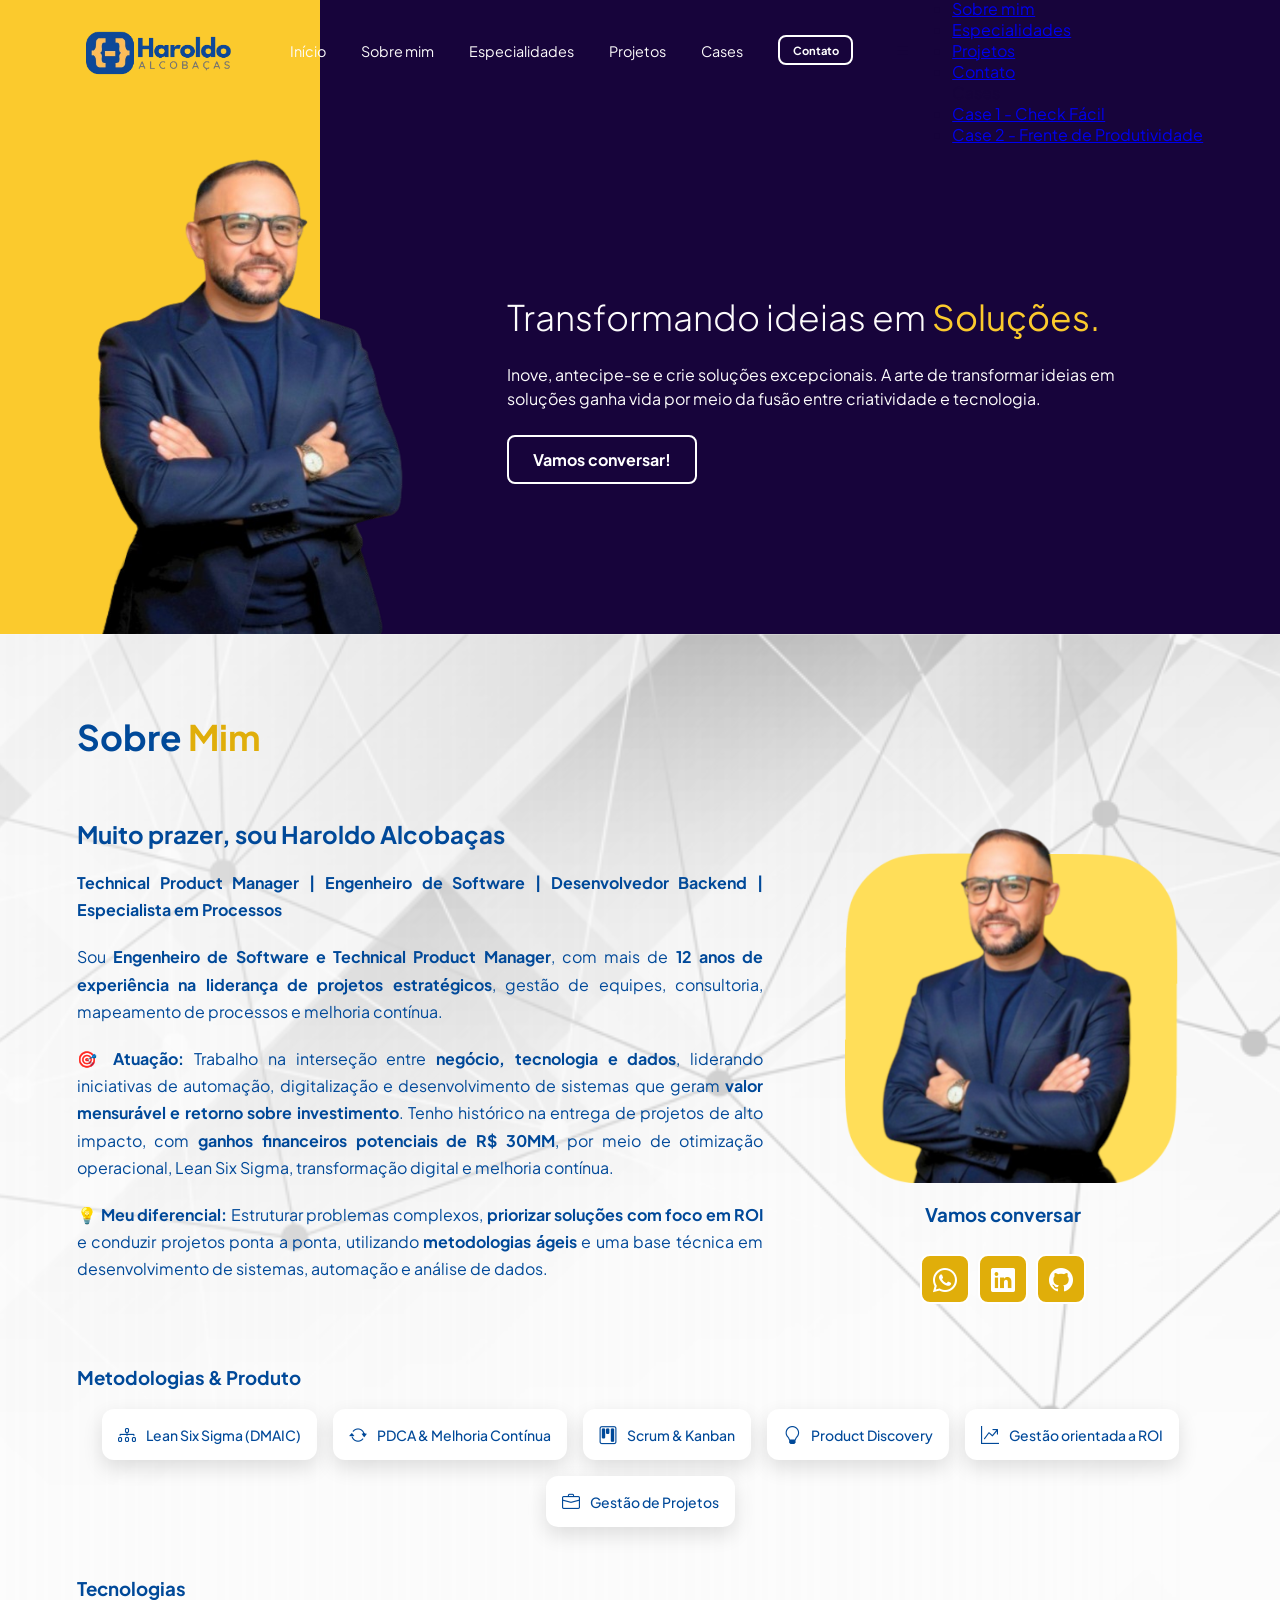
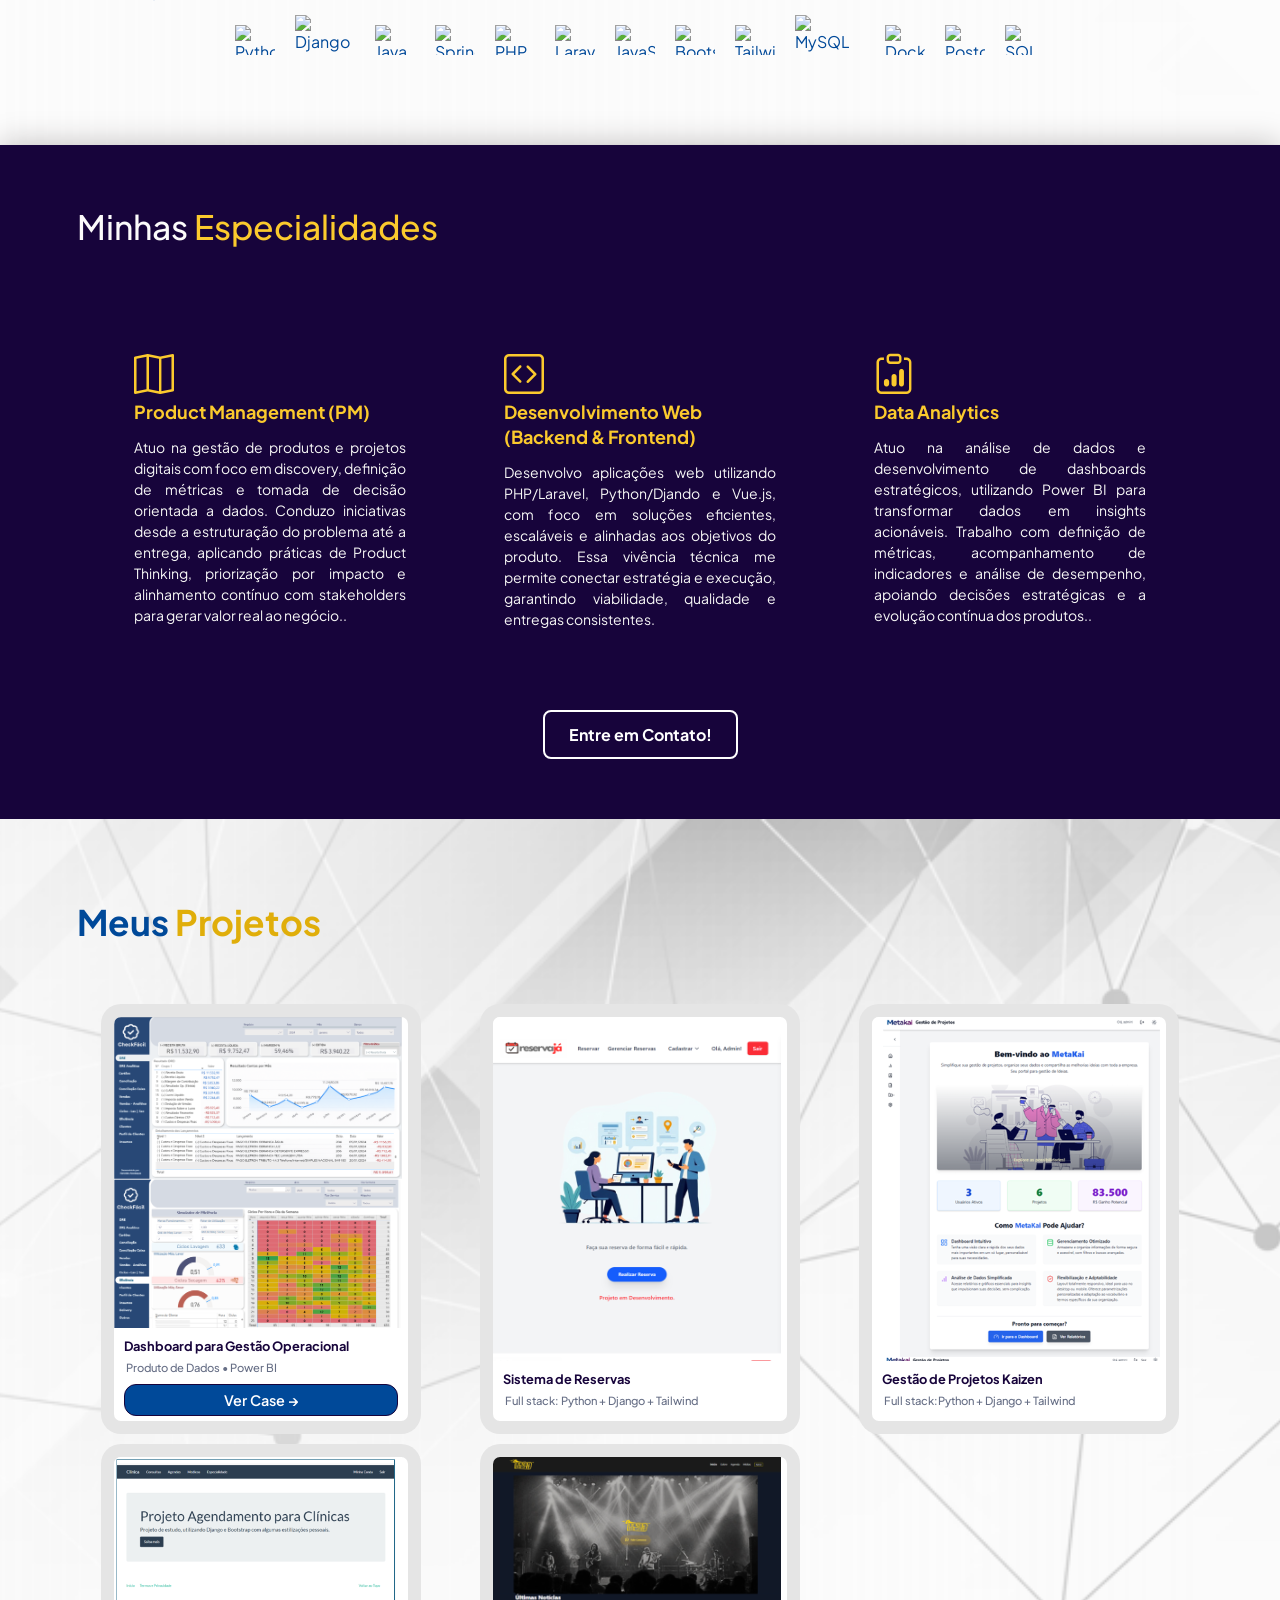
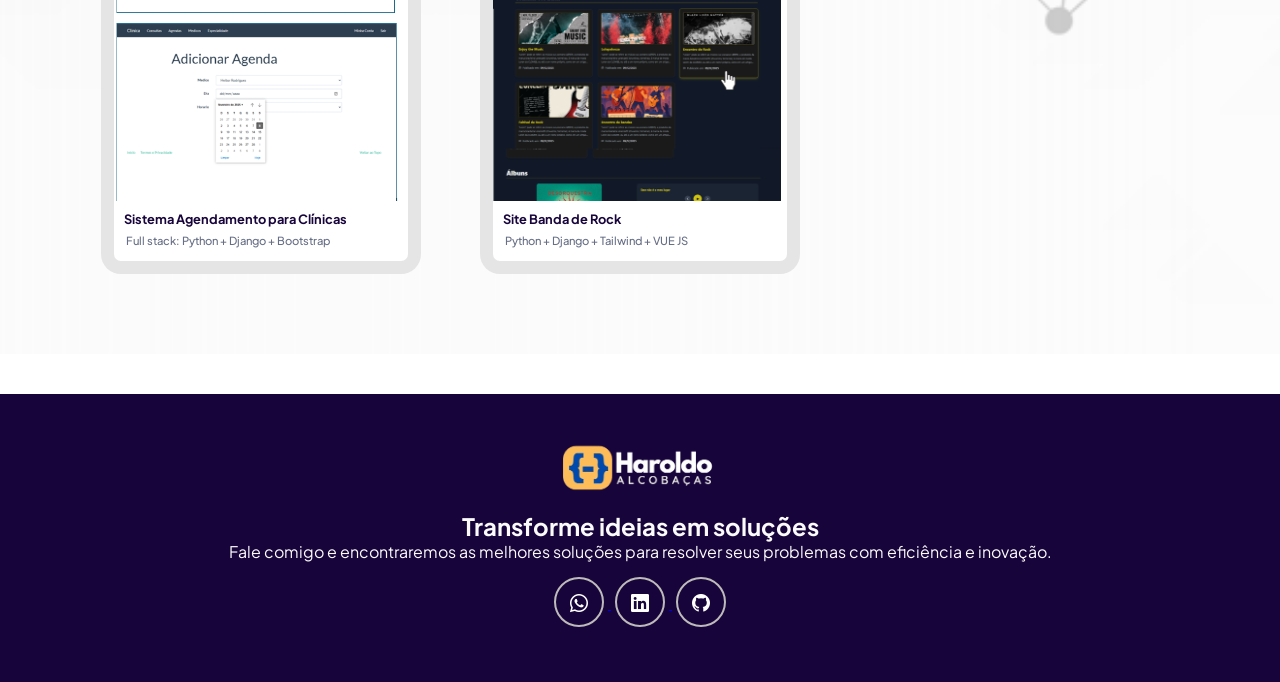
==== commit 518bd30c: "fix: Ajuste de links e retorno para componentes estaticos" ====
--- a/index.html
+++ b/index.html
@@ -18,8 +18,60 @@
     <title>Meu Portifólio</title>
 </head>
 <body>
-    <div id="site-header"></div>
-    <script src="js/include.js"></script>
+    <header class="site-header">
+        <div class="interface">
+
+            <section class="logo-cabecalho">
+            <img src="../images/logo.png" alt="Logo do site">
+            </section>
+
+            <nav class="menu-desktop">
+            <ul>
+                <li><a href="../index.html#inicio">Início</a></li>
+                <li><a href="../index.html#sobre-mim">Sobre mim</a></li>
+                <li><a href="../index.html#especialidades">Especialidades</a></li>
+                <li><a href="../index.html#portifolio">Projetos</a></li>
+                <li><a href="../cases/lavanderia.html">Cases</a></li>
+                <li>
+                <a href="https://web.whatsapp.com/send?phone=5598987417135" target="_blank">
+                    <button>Contato</button>
+                </a>
+                </li>
+            </ul>
+            </nav>
+
+            <div class="btn-menu-mobile" id="btn-menu-mobile">
+            <i class="bi bi-list"></i>
+            </div>
+
+            <nav class="menu-mobile" id="menu-mobile">
+            <i class="bi bi-x-circle" id="btn-fechar-menu"></i>
+
+            <ul>
+                <li><a href="../index.html#inicio">Início</a></li>
+                <li><a href="../index.html#sobre-mim">Sobre mim</a></li>
+                <li><a href="../index.html#especialidades">Especialidades</a></li>
+                <li><a href="../index.html#portifolio">Projetos</a></li>
+                <li>
+                    <a href="https://web.whatsapp.com/send?phone=5598987417135" target="_blank">
+                    Contato
+                    </a>
+                </li>
+            </ul>
+
+            <!-- SUBMENU DE CASES NO MOBILE -->
+            <div class="menu-mobile-cases">
+                <span class="menu-mobile-title">Cases</span>
+                <ul>
+                <li><a href="../cases/lavanderia.html">Case 1 - Check Fácil</a></li>
+                <li><a href="../cases/case2.html">Case 2 - Frente de Produtividade</a></li>
+
+                </ul>
+            </div>
+            </nav>
+        </div>
+    </header>
+
 
     <main>
         <section class="hero" id="inicio">
@@ -339,15 +391,41 @@
 
     </main>
 
-<div id="footer"></div>
-<script src="js/include.js"></script>
-<script>
+<footer id="contato">
+    <div class="interface">
+
+        <div class="logo-footer">
+            <img src="/images/logo-.png" alt="logo do site">
+            <h2>Transforme ideias em soluções</h2>
+            <p>
+                Fale comigo e encontraremos as melhores soluções para resolver seus problemas
+                com eficiência e inovação.
+            </p>
+        </div>
+
+        <div class="btn-redes">
+            <a href="https://web.whatsapp.com/send?phone=5598987417135" target="_blank">
+                <button><i class="bi bi-whatsapp"></i></button>
+            </a>
+            <a href="https://www.linkedin.com/in/haroldoalcobacas/" target="_blank">
+                <button><i class="bi bi-linkedin"></i></button>
+            </a>
+            <a href="https://github.com/haroldoalcobacas" target="_blank">
+                <button><i class="bi bi-github"></i></button>
+            </a>
+        </div>
+
+    </div>
+</footer>
+
+<!-- <script src="js/include.js"></script> -->
+<!-- <script>
   fetch('componentes/footer.html')
     .then(response => response.text())
     .then(data => {
       document.getElementById('footer').innerHTML = data;
     });
-</script>
+</script> -->
 
     <!-- Swiper -->
     <script src="https://cdn.jsdelivr.net/npm/swiper@11/swiper-bundle.min.js"></script>
--- a/css/style.css
+++ b/css/style.css
@@ -81,7 +81,7 @@
 
 /* Cabeçalho */
 /* HEADER GLOBAL */
-#site-header header {
+header.site-header {
     position: fixed;
     top: 0;
     width: 100%;
@@ -142,64 +142,79 @@
     transform: scale(0.9);
 }
 
-/* Menu mobile */
-
-.menu-mobile {
-    position: fixed;
-    top: 0;
-    left: -100%;
-    width: 100%;
-    height: 100vh;
+
+/* SUBMENU */
+/* ========================================================================== 
+   SUBMENU DE CASES - ESTILO DE BOTÃO
+   ========================================================================== */
+
+#submenu-cases {
+    position: absolute; /* sai do fluxo do header */
+    top: 100px;         /* logo abaixo do header de 100px */
+    left: 0;
+    width: 100%;
+    z-index: 1300;      /* maior que header (1200) */
+    background: rgba(255, 255, 255, 0.95);
+    backdrop-filter: blur(8px);
+    padding: 10px 0;
+    border-bottom: 1px solid var(--border-light, #eee);
+}
+
+.case-shortcuts .container-nav {
+    display: flex;
+    justify-content: center;
+    gap: 20px;
+    max-width: 1200px;
+    margin: 0 auto;
+}
+
+/* Estado Base do Botão */
+.case-shortcuts a {
+    text-decoration: none;
+    padding: 5px 20px;
+    border-radius: 50px;
+    font-size: 0.55rem;
+    font-weight: 700;
+    text-transform: uppercase;
+    letter-spacing: 1px;
+
+    color: var(--cor-secondary);
+    background-color: var(--cor-primary);
+    border: 2px solid var(--cor-primary2);
+
+    transition: all 0.35s ease;
+    display: inline-block;
+    cursor: pointer;
+}
+
+/* Hover */
+.case-shortcuts a:hover {
     background-color: var(--cor-secondary);
-    text-align: right;
-    padding: 32px 20px;
-    pointer-events: none;
-    transition: 0.5s;
-    z-index: 5000;
-}
-
-.menu-mobile ul{
-    list-style: none;
-    padding: 34px 0;
-}
-
-.menu-mobile ul li a{
-    color: var(--cor-primary);
-    font-size: 1.2rem;
-    text-decoration: none;
-    padding: 22px;
-    display: block;
-    transition: .4s;
-}
-.menu-mobile ul li a:hover{
-    background-color: var(--cor-primary);
-    color: var(--cor-link-hover);
-}
-
-.btn-menu-mobile i{
-    margin-top: 10px;
-    font-size: 2.2rem;
-    color: var(--cor-secondary); 
-    cursor: pointer;  
-}
-
-.menu-mobile .bi-x-circle {
-    font-size: 2.2rem;
-    color: var(--cor-primary);
-    cursor: pointer;
-    margin-right: 20px;
-    margin-bottom: 20px;
-}
-
-.menu-mobile.abrir-menu{
-    left: 0;
-    pointer-events: initial;
-}
-
-.btn-menu-mobile {
-    position: relative;
-    z-index: 1300;
-}
+    border-color: var(--cor-secondary);
+    color: #fff;
+
+    transform: translateY(-2px) scale(1.08);
+    box-shadow: 0 10px 20px rgba(23, 4, 59, 0.35);
+}
+
+/* Botão da página atual */
+.case-shortcuts a.active {
+    background-color: var(--cor-secondary) !important;
+    color: var(--cor-terciary) !important;
+    border-color: var(--cor-secondary) !important;
+
+    transform: scale(1.05);
+    box-shadow: 0 4px 14px rgba(20, 20, 20, 0.6);
+    cursor: default;
+}
+
+.case-shortcuts a.active:active {
+    transform: scale(1.05);
+}
+
+
+
+
 
 /* HERO */
 section.hero{
@@ -531,7 +546,7 @@
 /* Container dos cards usando Grid Responsiva */
 section.portifolio .flex {
     display: grid;
-    grid-template-columns: repeat(4, 1fr);
+    grid-template-columns: repeat(3, 1fr);
     gap: 10px;
     margin-top: 60px;
     justify-items: center;
@@ -615,7 +630,7 @@
     font-size: 0.7rem;
     color: #676f86;
     padding: 2px;
-    margin-bottom: 20px;
+    margin-bottom: 5px;
     text-align: left;
     min-height: 20px; 
 }
@@ -623,7 +638,7 @@
 /* Botão Moderno */
 .btn-case {
     display: inline-block;
-    padding: 10px;
+    padding: 6px;
     border-radius: 12px;
     background-color: var(--cor-link-hover);
     color: #ffffff;
@@ -633,7 +648,7 @@
     font-size: 0.9rem;
     transition: all 0.3s ease;
     border: 1px solid var(--cor-secondary);
-    margin-top: 2px;
+    margin-top: 1px;
 }
 
 .btn-case:hover {
@@ -649,10 +664,11 @@
 }
 
 footer .interface {
-    display: flex;
-    align-items: center;
+    flex-direction: column;
+    align-items: center;
+    text-align: center;
     justify-content: space-between;
-    gap: 20px;
+    gap: 10px;
     color: var(--cor-texto); 
 }
 
@@ -672,7 +688,7 @@
     cursor: pointer;
     transition: transform 0.3s;
     padding: 8px;
- 
+    margin: 15px 4px;
 }
 
 footer .btn-redes button:hover {
@@ -764,110 +780,7 @@
     }
 }
 
-/* ==========================================================================
-   SUBMENU DE CASES - ESTILO DE BOTÃO
-   ========================================================================== */
-
-#submenu-cases {
-    position: fixed;
-    top: 90px; /* Ajuste para ficar exatamente abaixo do seu header */
-    left: 0;
-    width: 100%;
-    z-index: 1200;
-    background: rgba(255, 255, 255, 0.85); /* Efeito semi-transparente */
-    backdrop-filter: blur(10px); /* Desfoque no fundo para ficar moderno */
-    padding: 10px 0;
-    border-bottom: 1px solid var(--border-light, #eee);
-}
-
-.case-shortcuts .container-nav {
-    display: flex;
-    justify-content: center;
-    gap: 20px;
-    max-width: 1200px;
-    margin: 0 auto;
-}
-
-/* Estado Base do Botão */
-.case-shortcuts a {
-    text-decoration: none;
-    padding: 6px 22px;
-    border-radius: 50px;
-    font-size: 0.55rem;
-    font-weight: 700;
-    text-transform: uppercase;
-    letter-spacing: 1px;
-
-    color: var(--cor-secondary);
-    background-color: var(--cor-primary);
-    border: 2px solid var(--cor-primary2);
-
-    transition: all 0.35s ease;
-    display: inline-block;
-    cursor: pointer;
-}
-
-/* EFEITO DE HOVER (Passar o Mouse) */
-.case-shortcuts a:hover {
-    background-color: var(--cor-secondary);
-    border-color: var(--cor-secondary);
-    color: #fff;
-
-    transform: translateY(-2px) scale(1.08);
-    box-shadow: 0 10px 20px rgba(23, 4, 59, 0.35);
-}
-
-/* Botão da página atual */
-.case-shortcuts a.active {
-    background-color: var(--cor-secondary) !important;
-    color: var(--cor-terciary) !important;
-    border-color: var(--cor-secondary) !important;
-
-    transform: scale(1.05); /* DESTACA */
-    box-shadow: 0 4px 14px rgba(20, 20, 20, 0.6);
-    cursor: default;
-}
-
-.case-shortcuts a.active:active {
-    transform: scale(1.05);
-}
-
-.menu-mobile-cases {
-    margin-top: 30px;
-    border-top: 1px solid rgba(255,255,255,0.2);
-    padding-top: 20px;
-}
-
-.menu-mobile-title {
-    display: block;
-    color: var(--cor-primary);
-    font-size: 0.85rem;
-    font-weight: 700;
-    text-transform: uppercase;
-    letter-spacing: 1px;
-    margin-bottom: 12px;
-}
-
-.menu-mobile-cases ul {
-    list-style: none;
-    padding: 0;
-}
-
-.menu-mobile-cases li a {
-    display: block;
-    padding: 14px 22px;
-    font-size: 1.1rem;
-    color: #fff;
-    text-decoration: none;
-}
-
-.menu-mobile-cases li a:hover {
-    background-color: var(--cor-primary);
-    color: var(--cor-secondary);
-}
-
-
-
-
-
-
+
+
+
+
--- a/css/responsivo.css
+++ b/css/responsivo.css
@@ -1,7 +1,7 @@
 @media (max-width: 1020px) {
 
-    #site-header header {
-        background-image: none;
+    header.site-header {
+        background-image: none; 
         background-color: var(--cor-primary);
     }
 
@@ -13,40 +13,88 @@
 
     
    /* -------- menu mobile -------- */
-
-    /* Mostra botão do menu mobile */
+    /* -------- Botão Hamburguer -------- */
     .btn-menu-mobile {
         display: block;
         position: relative;
-        z-index: 1900;
-    }
-
-    /* Ajuste do ícone */
+        z-index: 2000;
+        cursor: pointer;
+    }
+
     .btn-menu-mobile i {
         font-size: 2.2rem;
         color: var(--cor-secondary);
     }
 
-    /* Esconde menu desktop */
-    .menu-desktop {
+    /* -------- Esconde menu desktop -------- */
+    .menu-desktop,
+    #submenu-cases,
+    .header-submenu {
         display: none;
     }
 
-    /* Submenu de Cases no Menu Mobile */
+    /* -------- Container Menu Mobile -------- */
+    .menu-mobile {
+        position: fixed;
+        top: 100px; 
+        right: -100%; 
+        width: 80%;
+        height: calc(100vh - 100px);
+        background-color:#44445a;
+        z-index: 9000;
+        padding: 32px;
+        transition: right 0.4s ease;
+        overflow-y: auto;
+    }
+    nav ul {
+        list-style: none;
+        padding: 0;
+        margin: 0;
+    }
+
+    /* -------- Menu aberto -------- */
+    .menu-mobile.abrir-menu {
+        right: 0;
+    }
+
+    #btn-fechar-menu {
+        font-size: 2rem;
+        cursor: pointer;
+        z-index: 10001;
+        color: var(--cor-primary);
+    }
+
+    /* -------- Links principais -------- */
+    .menu-mobile a {
+        display: block;
+        padding: 12px 0;
+        font-size: 1.1rem;
+        font-weight: 500;
+        text-decoration: none;
+        color: #ffffff; /* TEXTO BRANCO */
+        transition: color 0.3s ease, transform 0.3s ease;
+    }
+
+    .menu-mobile a:hover {
+        color: var(--cor-primary); /* AMARELO NO HOVER */
+        transform: translateX(4px);
+    }
+
+    /* -------- Submenu de Cases -------- */
     .menu-mobile-cases {
-        margin-top: 20px;
-        padding-top: 15px;
-        border-top: 1px solid rgba(255, 255, 255, 0.15);
+        margin-top: 30px;
+        padding-top: 20px;
+        border-top: 1px solid rgba(255, 255, 255, 0.2);
     }
 
     .menu-mobile-title {
         display: block;
+        margin-bottom: 14px;
         font-size: 0.75rem;
         font-weight: 700;
         letter-spacing: 1px;
         text-transform: uppercase;
-        color: var(--cor-secondary);
-        margin-bottom: 10px;
+        color: var(--cor-primary); /* amarelo */
     }
 
     .menu-mobile-cases ul {
@@ -56,43 +104,16 @@
     }
 
     .menu-mobile-cases li a {
-        display: block;
-        padding: 10px 0;
-        font-size: 0.9rem;
-        color: #fff;
-        text-decoration: none;
+        font-size: 0.95rem;
         opacity: 0.9;
     }
 
     .menu-mobile-cases li a:hover {
         opacity: 1;
-        color: var(--cor-secondary);
-    }
-
-    .case-shortcuts .container-nav {
-        gap: 8px;
-        flex-wrap: wrap;
-    }
-
-    .case-shortcuts a {
-        padding: 6px 12px;
-        font-size: 0.75rem;
-    }
-
-    #submenu-cases {
-        display: none;
-    }
-    .container-nav {
-        gap: 10px;
-        overflow-x: auto;
-        padding: 0 15px;
-        justify-content: flex-start;
-    }
-    .case-shortcuts a {
-        padding: 8px 18px;
-        font-size: 0.75rem;
-        flex-shrink: 0;
-    }
+        color: var(--cor-primary);
+    }
+
+
 
 
     /* Estilo da hero */
@@ -162,11 +183,21 @@
 
 
     section.especialidades .flex {
-        gap: 60px;
-        display: block;
-        text-align: center;
-        
-        
+        display: flex;              /* manter flex */
+        flex-direction: column;     /* empilha os cards */
+        align-items: center;        /* centraliza horizontalmente */
+        gap: 30px;                  /* espaçamento entre os cards */
+        text-align: center;         /* centraliza texto */
+    }
+
+    section.especialidades .especialidades-box {
+        width: 90%;                 /* ocupa quase toda a tela */
+        margin-top: 20px;           /* menos espaço no topo */
+    }
+
+    section.especialidades .especialidades-box h3,
+    section.especialidades .especialidades-box p {
+        text-align: center;         /* centraliza texto */
     }
 
     /* -------Estilo Portifolio -----------*/
@@ -191,15 +222,22 @@
     }
 
     .project-title {
-        font-weight: 600;
-        margin-bottom: 10px;
-        text-align: center;
-        font-size: 1.2em;
+        font-weight: 800;
+        margin-bottom: 0px;
+        text-align: left;
+        font-size: 0.9rem;
         color: #676f86;
         position: relative;
         cursor: default;
         transition: color 0.3s;
-    }   
+    }  
+
+    .btn-case {
+        display: inline-block;
+        padding: 9px;
+        font-size: 0.8rem;
+        margin-top: 0px;
+    }
 
 
     /*   cta section   */
@@ -252,7 +290,7 @@
         padding: 5px;
         line-height: 3;
     }
-
+}
 
 
     @media (max-width: 480px) {
@@ -267,8 +305,4 @@
             font-size: 14px;
         }
 
-
-
-
-
-}
+}
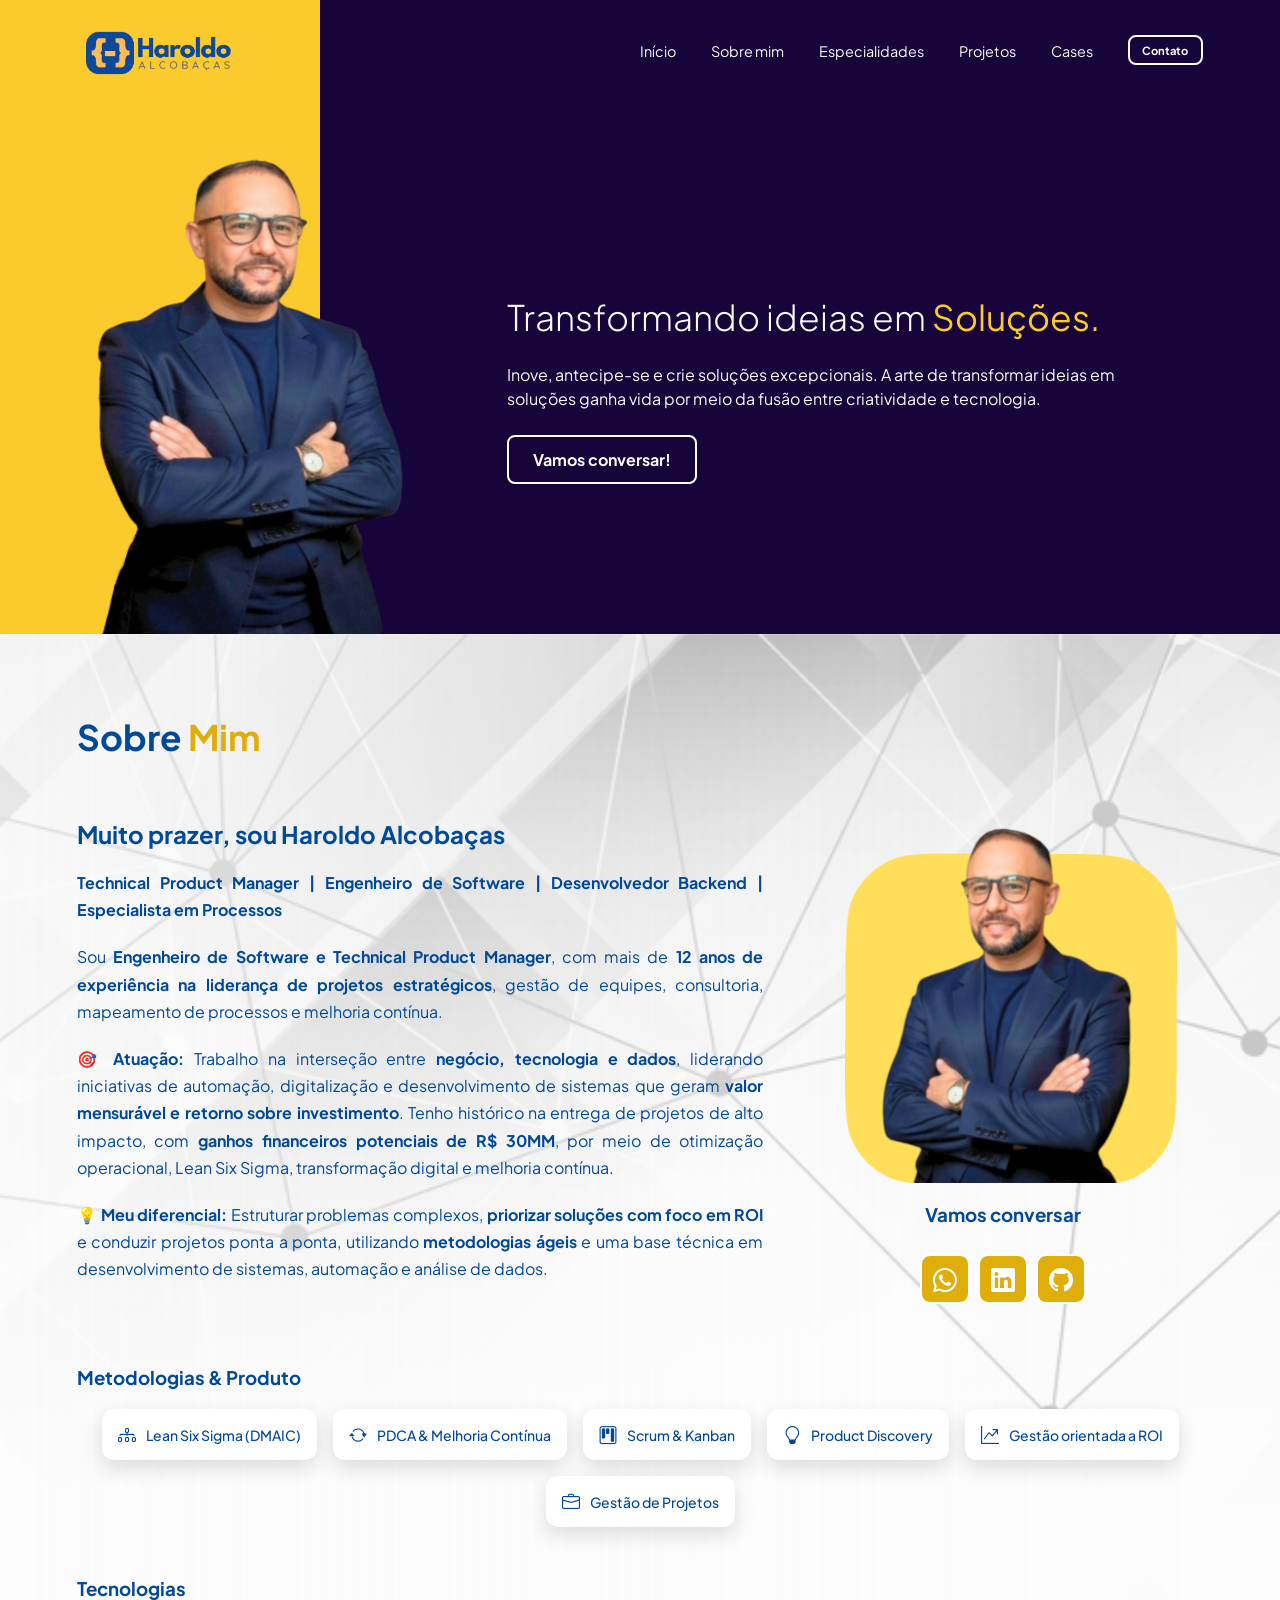
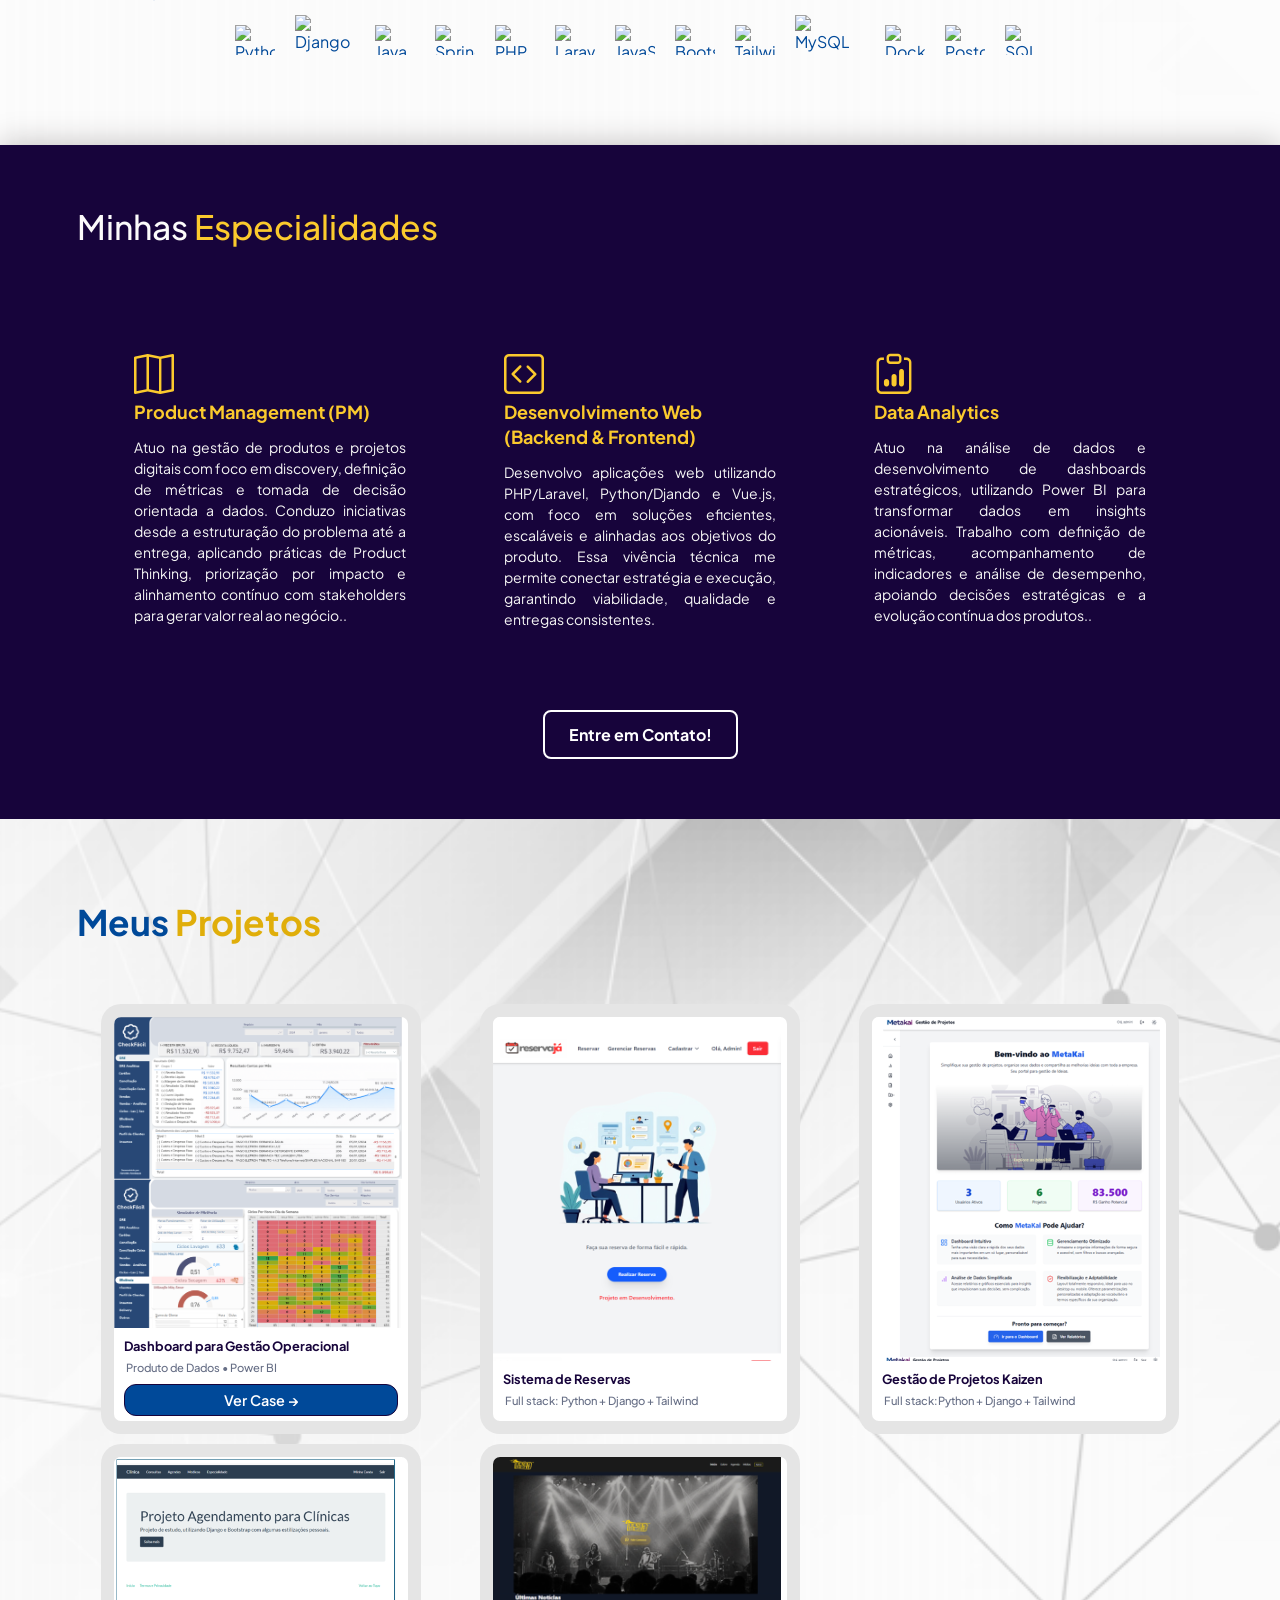
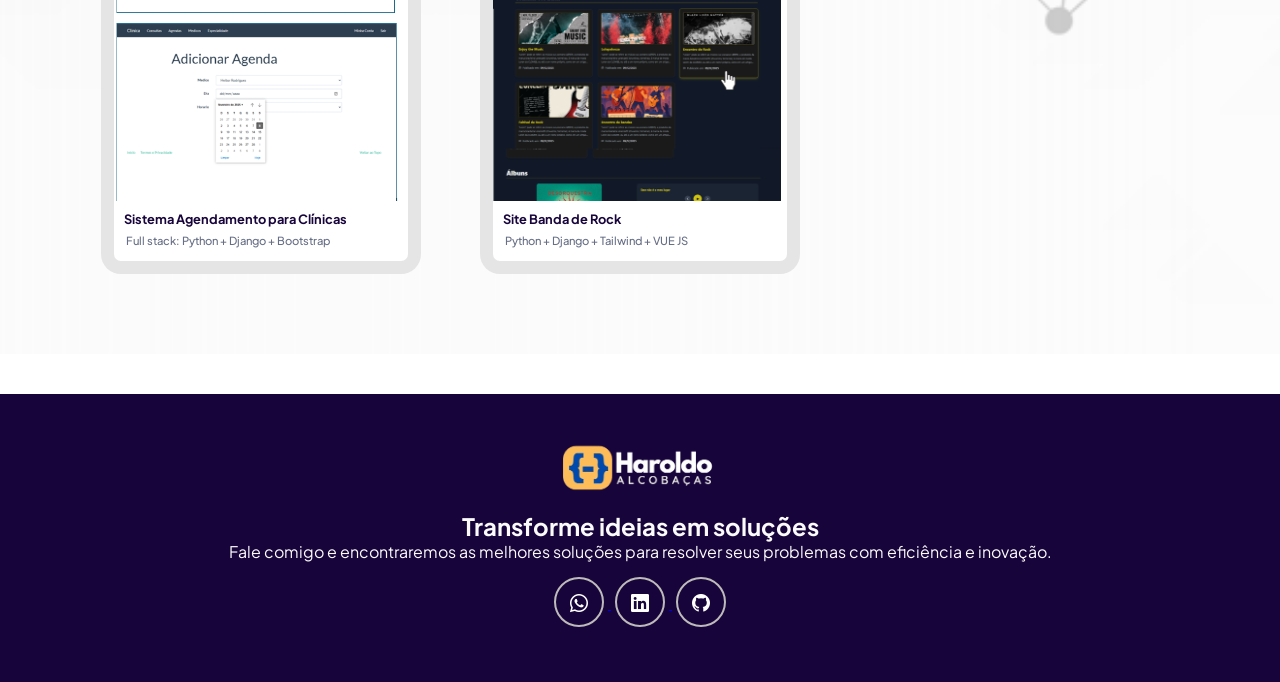
==== commit d10a550d: "teste 2" ====
--- a/index.html
+++ b/index.html
@@ -22,16 +22,16 @@
         <div class="interface">
 
             <section class="logo-cabecalho">
-            <img src="../images/logo.png" alt="Logo do site">
+            <img src="images/logo.png" alt="Logo do site">
             </section>
 
             <nav class="menu-desktop">
             <ul>
-                <li><a href="../index.html#inicio">Início</a></li>
-                <li><a href="../index.html#sobre-mim">Sobre mim</a></li>
-                <li><a href="../index.html#especialidades">Especialidades</a></li>
-                <li><a href="../index.html#portifolio">Projetos</a></li>
-                <li><a href="../cases/lavanderia.html">Cases</a></li>
+                <li><a href="index.html#inicio">Início</a></li>
+                <li><a href="index.html#sobre-mim">Sobre mim</a></li>
+                <li><a href="index.html#especialidades">Especialidades</a></li>
+                <li><a href="index.html#portifolio">Projetos</a></li>
+                <li><a href="cases/lavanderia.html">Cases</a></li>
                 <li>
                 <a href="https://web.whatsapp.com/send?phone=5598987417135" target="_blank">
                     <button>Contato</button>
@@ -48,10 +48,10 @@
             <i class="bi bi-x-circle" id="btn-fechar-menu"></i>
 
             <ul>
-                <li><a href="../index.html#inicio">Início</a></li>
-                <li><a href="../index.html#sobre-mim">Sobre mim</a></li>
-                <li><a href="../index.html#especialidades">Especialidades</a></li>
-                <li><a href="../index.html#portifolio">Projetos</a></li>
+                <li><a href="index.html#inicio">Início</a></li>
+                <li><a href="index.html#sobre-mim">Sobre mim</a></li>
+                <li><a href="index.html#especialidades">Especialidades</a></li>
+                <li><a href="index.html#portifolio">Projetos</a></li>
                 <li>
                     <a href="https://web.whatsapp.com/send?phone=5598987417135" target="_blank">
                     Contato
@@ -63,8 +63,8 @@
             <div class="menu-mobile-cases">
                 <span class="menu-mobile-title">Cases</span>
                 <ul>
-                <li><a href="../cases/lavanderia.html">Case 1 - Check Fácil</a></li>
-                <li><a href="../cases/case2.html">Case 2 - Frente de Produtividade</a></li>
+                <li><a href="cases/lavanderia.html">Case 1 - Check Fácil</a></li>
+                <li><a href="cases/case2.html">Case 2 - Frente de Produtividade</a></li>
 
                 </ul>
             </div>
@@ -395,7 +395,7 @@
     <div class="interface">
 
         <div class="logo-footer">
-            <img src="/images/logo-.png" alt="logo do site">
+            <img src="images/logo-.png" alt="logo do site">
             <h2>Transforme ideias em soluções</h2>
             <p>
                 Fale comigo e encontraremos as melhores soluções para resolver seus problemas
--- a/css/style.css
+++ b/css/style.css
@@ -79,8 +79,27 @@
 }
 
 
-/* Cabeçalho */
-/* HEADER GLOBAL */
+/* ==========================================================================
+   HEADER / MENU – ESTADO BASE (DESKTOP)
+   ========================================================================== */
+
+/* Visibilidade padrão */
+.menu-desktop {
+    display: block;
+}
+
+.btn-menu-mobile {
+    display: none;
+}
+
+.menu-mobile {
+    display: none;
+}
+
+/* ==========================================================================
+   HEADER GLOBAL
+   ========================================================================== */
+
 header.site-header {
     position: fixed;
     top: 0;
@@ -96,17 +115,22 @@
     z-index: 1200;
 }
 
-
-header> .interface{
+/* Container interno */
+header > .interface {
     display: flex;
     justify-content: space-between;
     align-items: center;
 }
-header .logo-cabecalho img{
+
+/* Logo */
+header .logo-cabecalho img {
     margin-top: 10px;
-    max-width: 500%;
     height: 75px;
 }
+
+/* ==========================================================================
+   MENU DESKTOP
+   ========================================================================== */
 
 header .menu-desktop ul {
     display: flex;
@@ -114,12 +138,13 @@
     list-style: none;
     gap: 35px;
     white-space: nowrap;
-       
-}
+}
+
 header .menu-desktop ul li {
     display: inline-block;
 }
 
+/* Links */
 header .menu-desktop ul a {
     color: var(--cor-texto);
     text-decoration: none;
@@ -133,33 +158,35 @@
     transform: scale(1.2);
 }
 
-header .menu-desktop ul li button{
+/* Botão contato */
+header .menu-desktop ul li button {
     padding: 0.4rem 0.8rem;
     font-weight: bold;
     transition: all 0.5s ease;
 }
+
 header .menu-desktop ul li button:hover {
     transform: scale(0.9);
 }
 
-
-/* SUBMENU */
-/* ========================================================================== 
-   SUBMENU DE CASES - ESTILO DE BOTÃO
+/* ==========================================================================
+   SUBMENU DE CASES (DESKTOP)
    ========================================================================== */
 
 #submenu-cases {
-    position: absolute; /* sai do fluxo do header */
-    top: 100px;         /* logo abaixo do header de 100px */
+    position: absolute;
+    top: 100px;               /* abaixo do header */
     left: 0;
     width: 100%;
-    z-index: 1300;      /* maior que header (1200) */
+    z-index: 1300;            /* acima do header */
     background: rgba(255, 255, 255, 0.95);
     backdrop-filter: blur(8px);
     padding: 10px 0;
     border-bottom: 1px solid var(--border-light, #eee);
-}
-
+    display: none;
+}
+
+/* Container dos botões */
 .case-shortcuts .container-nav {
     display: flex;
     justify-content: center;
@@ -168,7 +195,11 @@
     margin: 0 auto;
 }
 
-/* Estado Base do Botão */
+/* ==========================================================================
+   BOTÕES DO SUBMENU
+   ========================================================================== */
+
+/* Estado base */
 .case-shortcuts a {
     text-decoration: none;
     padding: 5px 20px;
@@ -182,9 +213,9 @@
     background-color: var(--cor-primary);
     border: 2px solid var(--cor-primary2);
 
-    transition: all 0.35s ease;
     display: inline-block;
     cursor: pointer;
+    transition: all 0.35s ease;
 }
 
 /* Hover */
@@ -197,7 +228,7 @@
     box-shadow: 0 10px 20px rgba(23, 4, 59, 0.35);
 }
 
-/* Botão da página atual */
+/* Página ativa */
 .case-shortcuts a.active {
     background-color: var(--cor-secondary) !important;
     color: var(--cor-terciary) !important;
@@ -211,7 +242,6 @@
 .case-shortcuts a.active:active {
     transform: scale(1.05);
 }
-
 
 
 
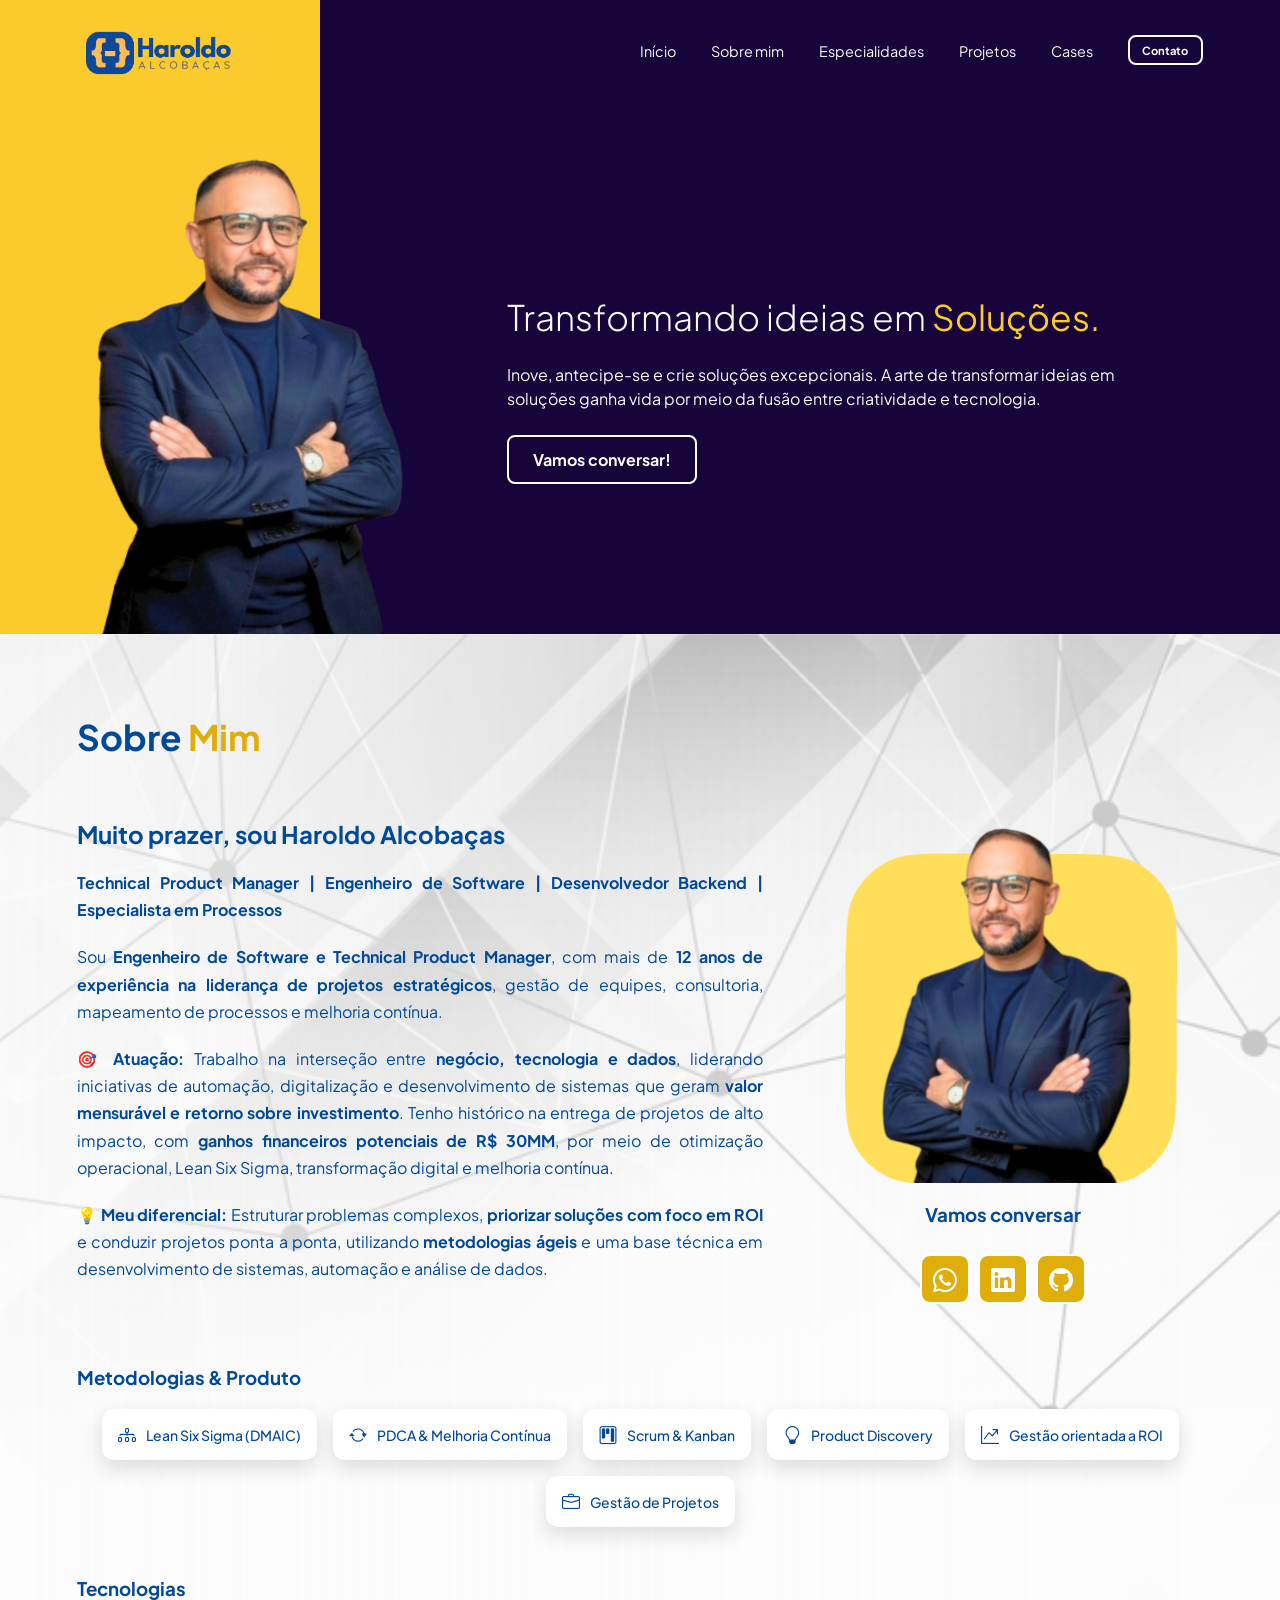
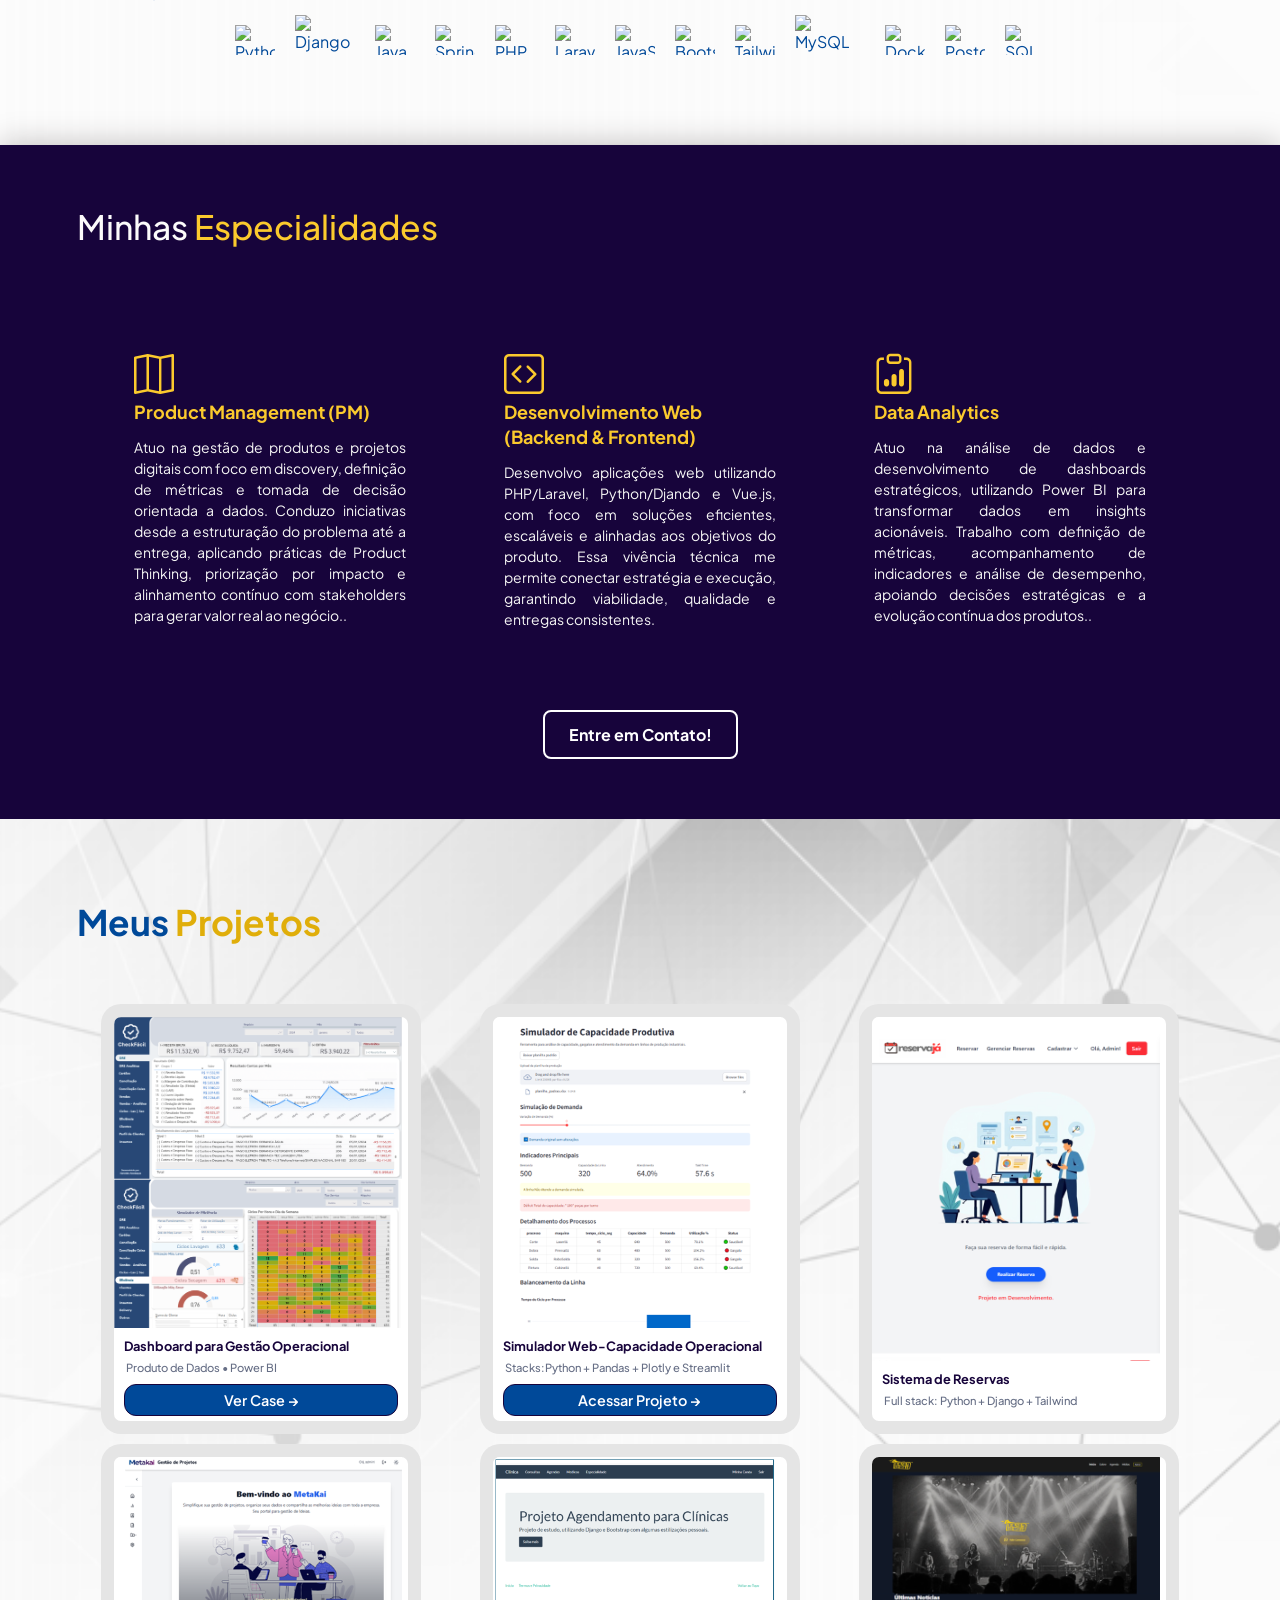
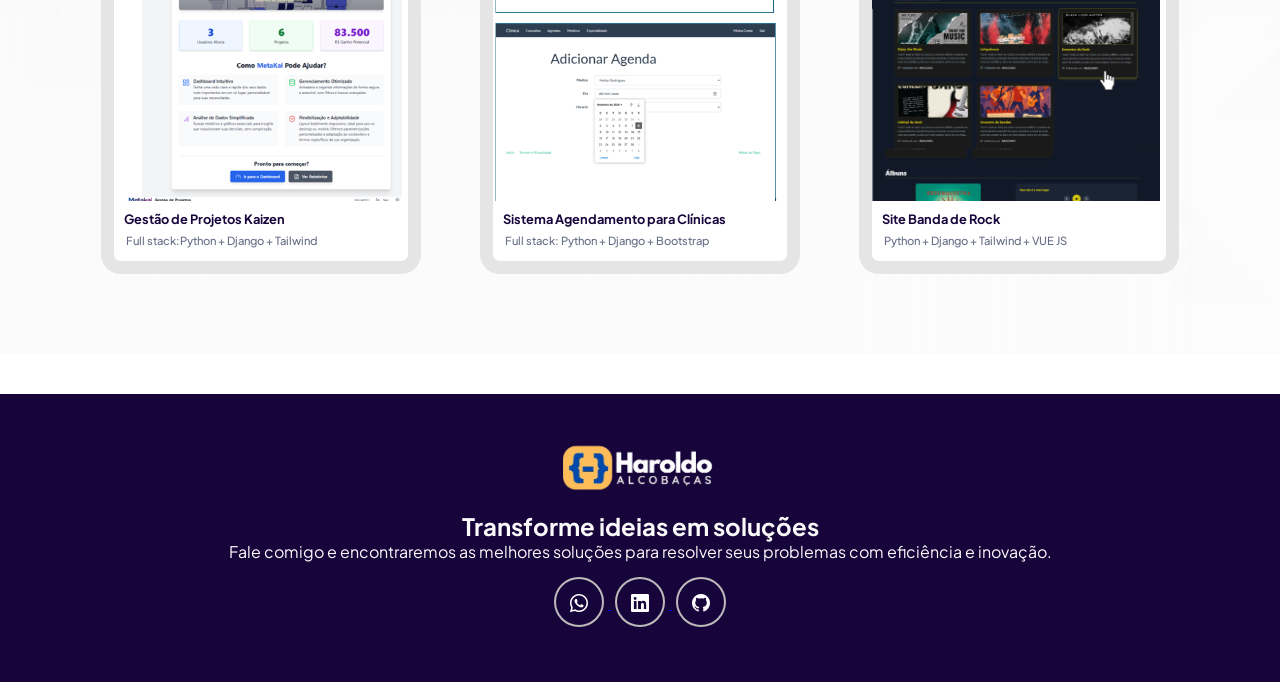
==== commit 0598a063: "upload new case - simulator" ====
--- a/index.html
+++ b/index.html
@@ -31,7 +31,7 @@
                 <li><a href="index.html#sobre-mim">Sobre mim</a></li>
                 <li><a href="index.html#especialidades">Especialidades</a></li>
                 <li><a href="index.html#portifolio">Projetos</a></li>
-                <li><a href="cases/lavanderia.html">Cases</a></li>
+                <li><a href="cases/case2.html">Cases</a></li>
                 <li>
                 <a href="https://web.whatsapp.com/send?phone=5598987417135" target="_blank">
                     <button>Contato</button>
@@ -63,8 +63,9 @@
             <div class="menu-mobile-cases">
                 <span class="menu-mobile-title">Cases</span>
                 <ul>
-                <li><a href="cases/lavanderia.html">Case 1 - Check Fácil</a></li>
-                <li><a href="cases/case2.html">Case 2 - Frente de Produtividade</a></li>
+                <li><a href="cases/case2.html">Case 1 - Frente de Produtividade</a></li>
+                <li><a href="cases/lavanderia.html">Case 2 - Check Fácil</a></li>
+
 
                 </ul>
             </div>
@@ -303,6 +304,26 @@
 
                     </div>
 
+                    <!-- PROJETO 4 -->
+                    <div class="project-card">
+                        <div class="img-port"
+                            data-gallery="images/proj6_1.png,images/proj6_2.png,images/proj6_3.png,images/proj6_4.png"
+                            style="background-image: url(images/banner6.png);">
+                            <div class="overlay">Ver Imagens</div>
+                        </div>
+
+                        <div class="project-info">
+
+                            <div class="project-title">Simulador Web-Capacidade Operacional</div>
+                            <div class="project-subtitle">Stacks:Python + Pandas + Plotly e Streamlit</div>
+
+                            <a href="https://haroldosimuladorcapacidade.streamlit.app/" target="_blank" class="btn-case">
+                                Acessar Projeto →
+                            </a> 
+
+                        </div>
+                    </div>
+
                     <!-- PROJETO 2 -->
                     <div class="project-card">
                         <div class="img-port"
@@ -334,7 +355,9 @@
                         </div>
                     </div>
 
-                    <!-- PROJETO 4 -->                    
+
+
+                    <!-- PROJETO 5 -->                    
                     <div class="project-card">
 
                         <div class="img-port"
--- a/css/style.css
+++ b/css/style.css
@@ -79,23 +79,24 @@
 }
 
 
-/* ==========================================================================
-   HEADER / MENU – ESTADO BASE (DESKTOP)
-   ========================================================================== */
-
-/* Visibilidade padrão */
-.menu-desktop {
-    display: block;
-}
-
-.btn-menu-mobile {
-    display: none;
-}
-
-.menu-mobile {
-    display: none;
-}
-
+/* ==========================================================
+   HEADER – ESTADO BASE (DESKTOP)
+   ========================================================== */
+
+    /* Menu desktop visível */
+    .menu-desktop {
+        display: block;
+    }
+
+    /* Menu mobile escondido */
+    .menu-mobile {
+        display: none;
+    }
+
+    /* Botão hambúrguer escondido */
+    .btn-menu-mobile {
+        display: none;
+    }
 /* ==========================================================================
    HEADER GLOBAL
    ========================================================================== */
@@ -183,7 +184,6 @@
     backdrop-filter: blur(8px);
     padding: 10px 0;
     border-bottom: 1px solid var(--border-light, #eee);
-    display: none;
 }
 
 /* Container dos botões */
--- a/css/responsivo.css
+++ b/css/responsivo.css
@@ -40,12 +40,20 @@
         right: -100%; 
         width: 80%;
         height: calc(100vh - 100px);
-        background-color:#44445a;
-        z-index: 9000;
+        background-color: #44445a;
+
+        z-index: 9999;
+
         padding: 32px;
+        overflow-y: auto;
+
+        display: block; /* 👈 ESSENCIAL */
         transition: right 0.4s ease;
-        overflow-y: auto;
-    }
+
+        visibility: hidden;
+        pointer-events: none;
+    }
+
     nav ul {
         list-style: none;
         padding: 0;
@@ -55,6 +63,8 @@
     /* -------- Menu aberto -------- */
     .menu-mobile.abrir-menu {
         right: 0;
+        visibility: visible;
+        pointer-events: auto;
     }
 
     #btn-fechar-menu {
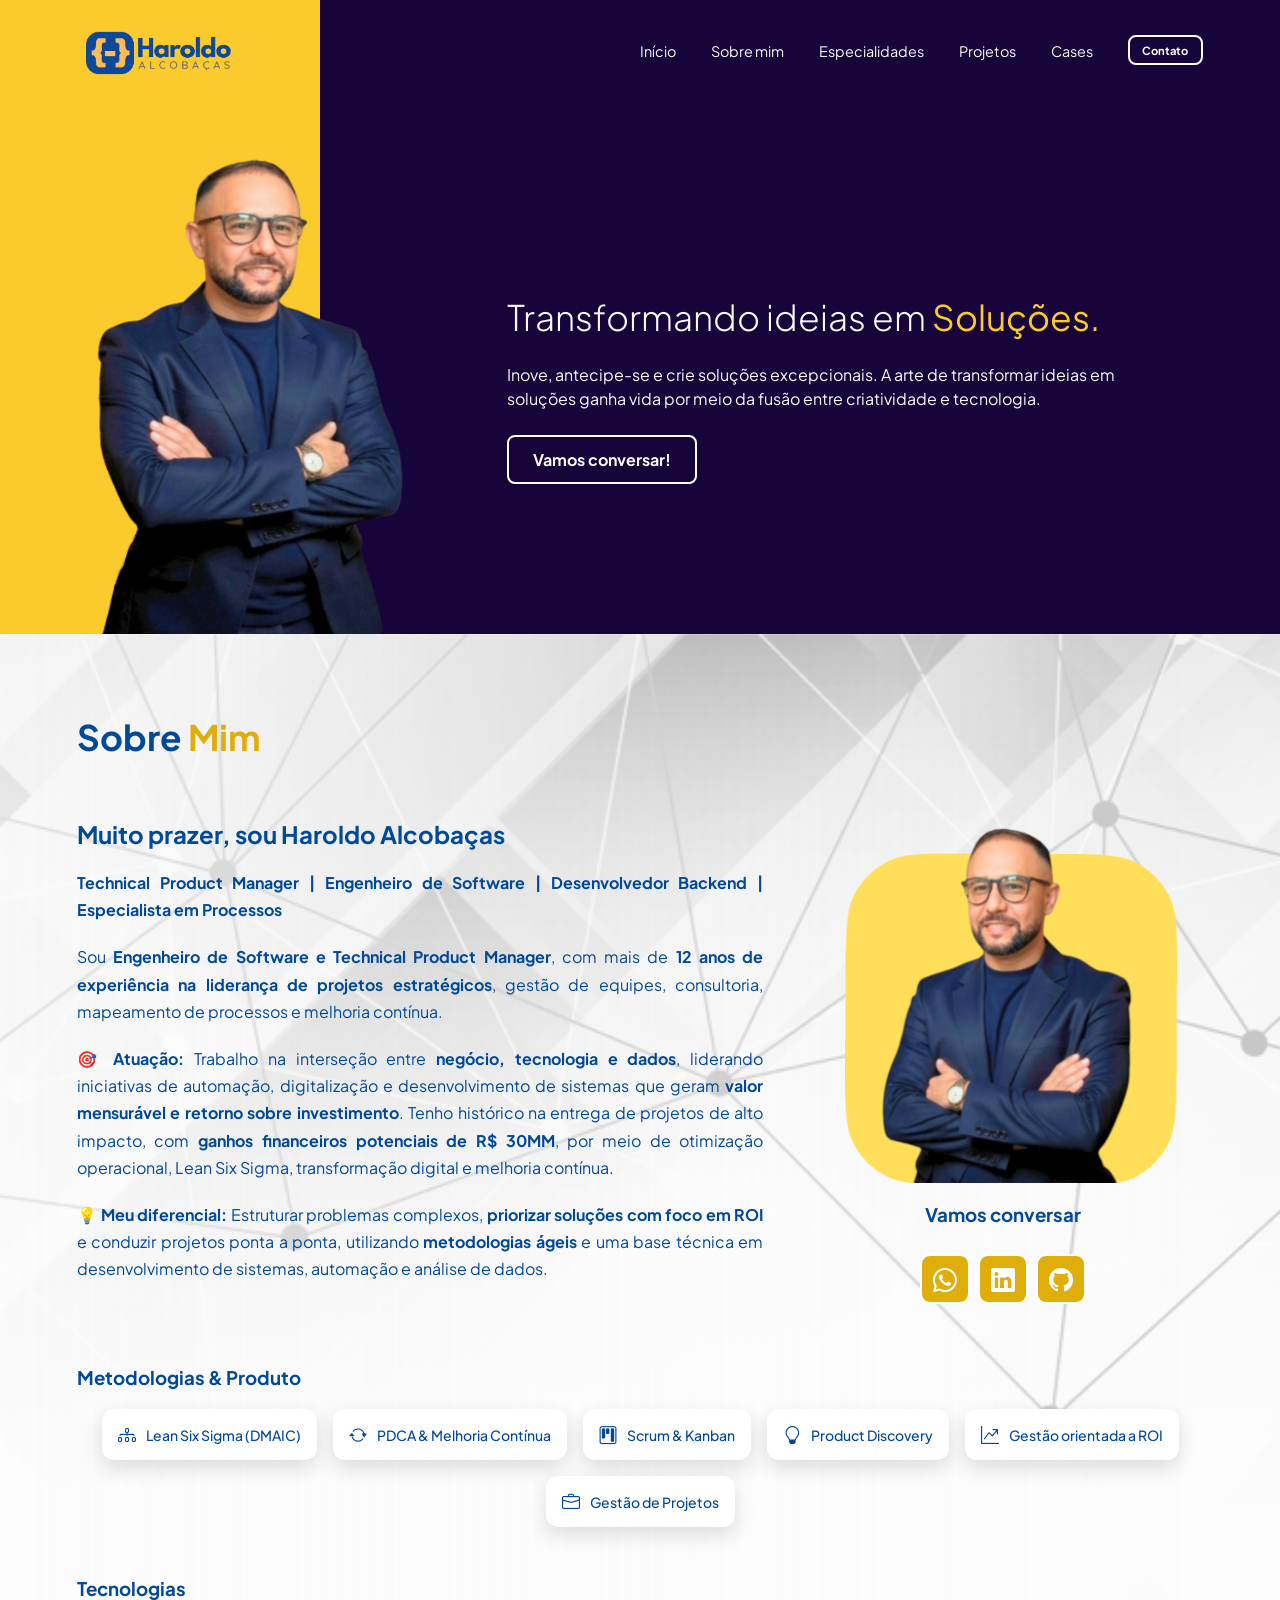
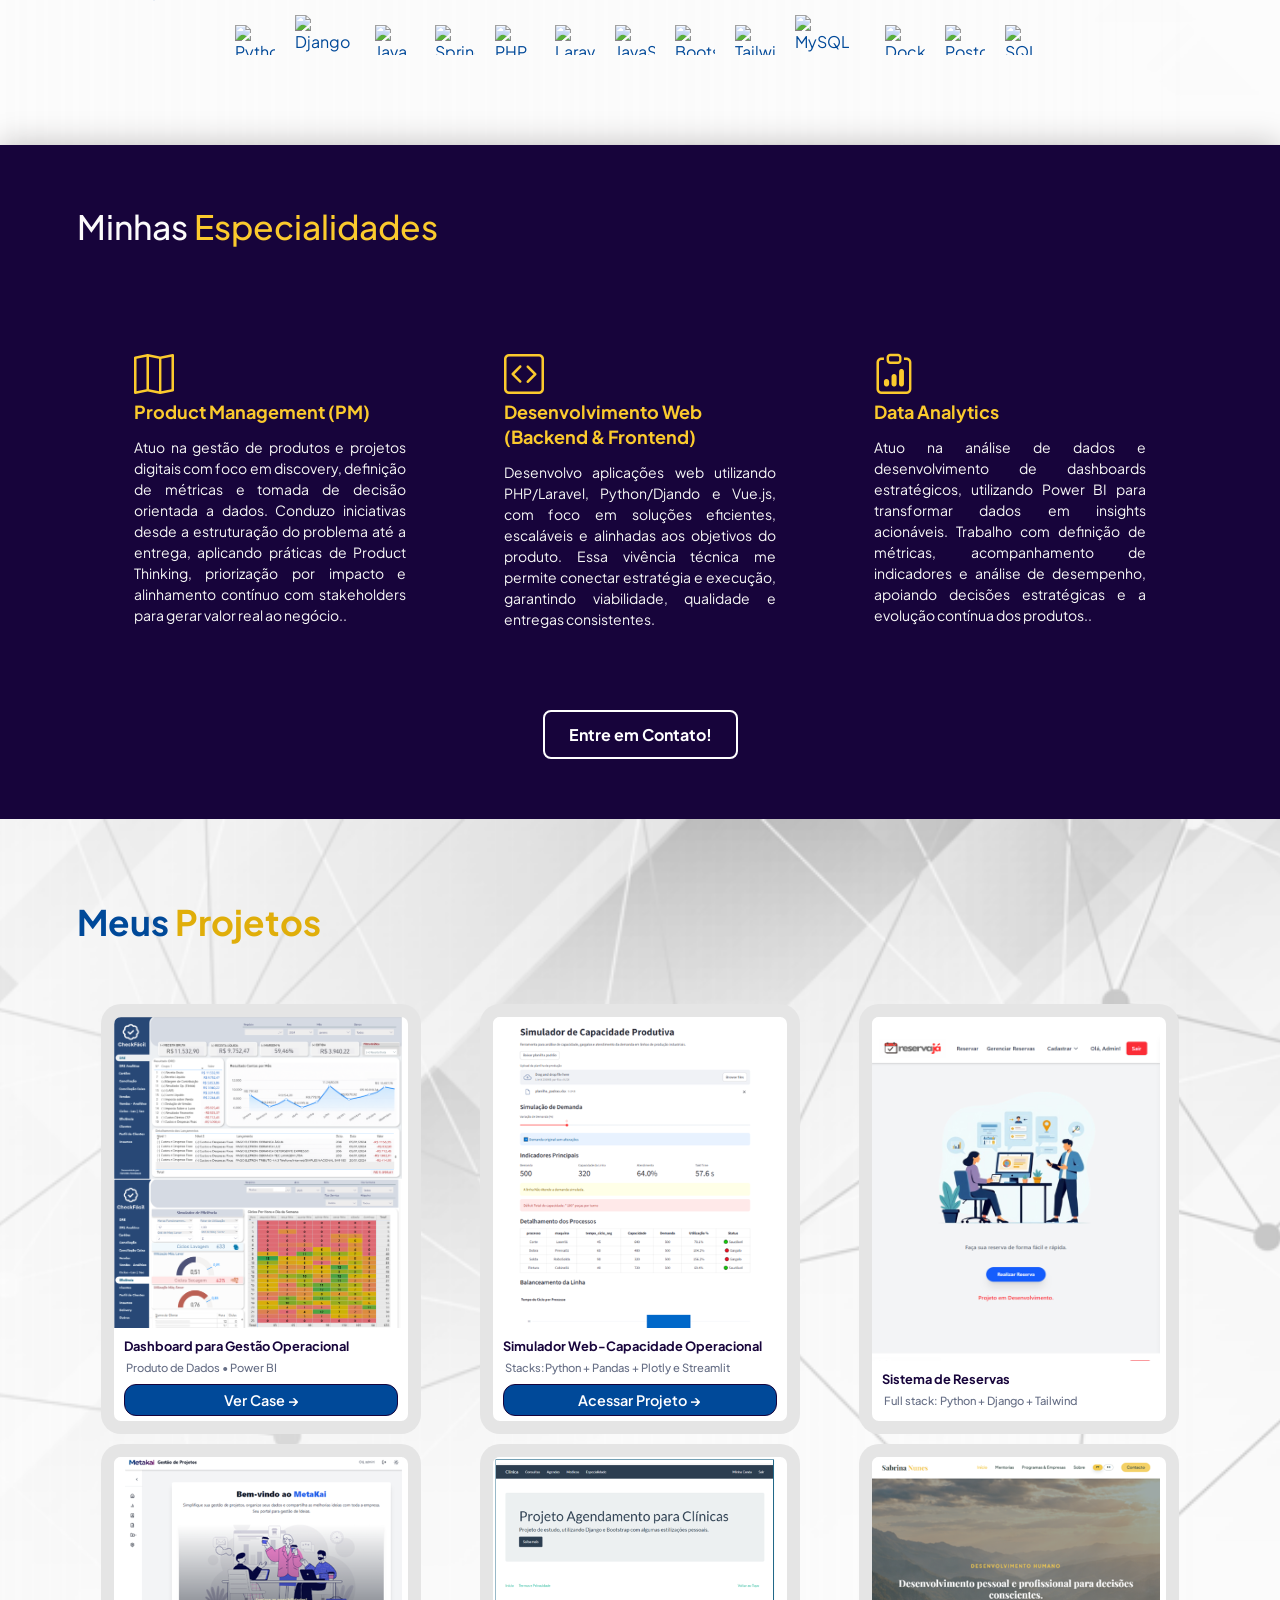
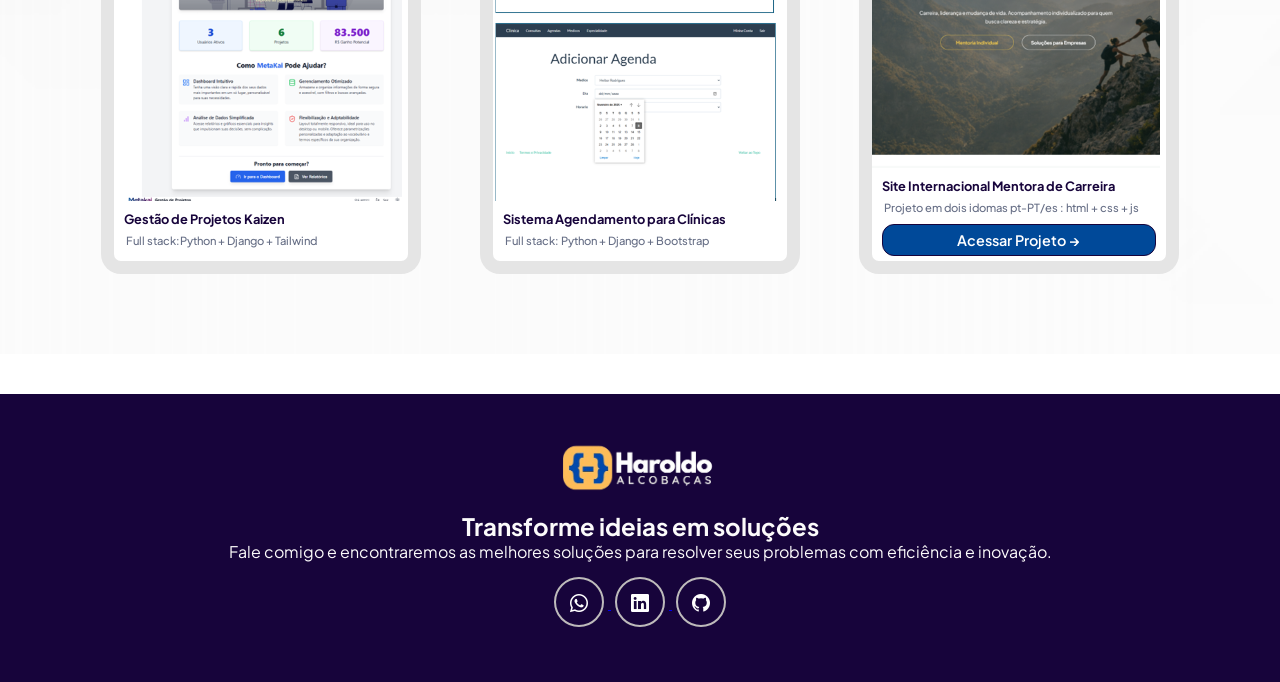
==== commit a922112c: "upload new project -site sabrina" ====
--- a/index.html
+++ b/index.html
@@ -377,22 +377,23 @@
 
                     <!-- PROJETO 5 -->
                     <div class="project-card">
-
-                        <div class="img-port"
-                            data-gallery=""
+                        <div class="img-port"
+                            data-gallery="images/proj5_1.png,images/proj5_2.png,images/proj5_3.png,images/proj5_4.png,images/proj5_5.png,images"
                             style="background-image: url(images/banner5.png);">
                             <div class="overlay">Ver Imagens</div>
                         </div>
 
                         <div class="project-info">
-                            <div class="project-title">Site Banda de Rock</div>
-                            <div class="project-subtitle">Python + Django + Tailwind + VUE JS</div>
-
-
-                        </div>
-                    </div>
-
-                </div>   
+
+                            <div class="project-title">Site Internacional Mentora de Carreira</div>
+                            <div class="project-subtitle">Projeto em dois idomas pt-PT/es : html + css + js</div>
+
+                            <a href="https://sabrinanunes.pt/" target="_blank" class="btn-case">
+                                Acessar Projeto →
+                            </a> 
+
+                        </div>
+                    </div>
             </div>
         </section>
 
